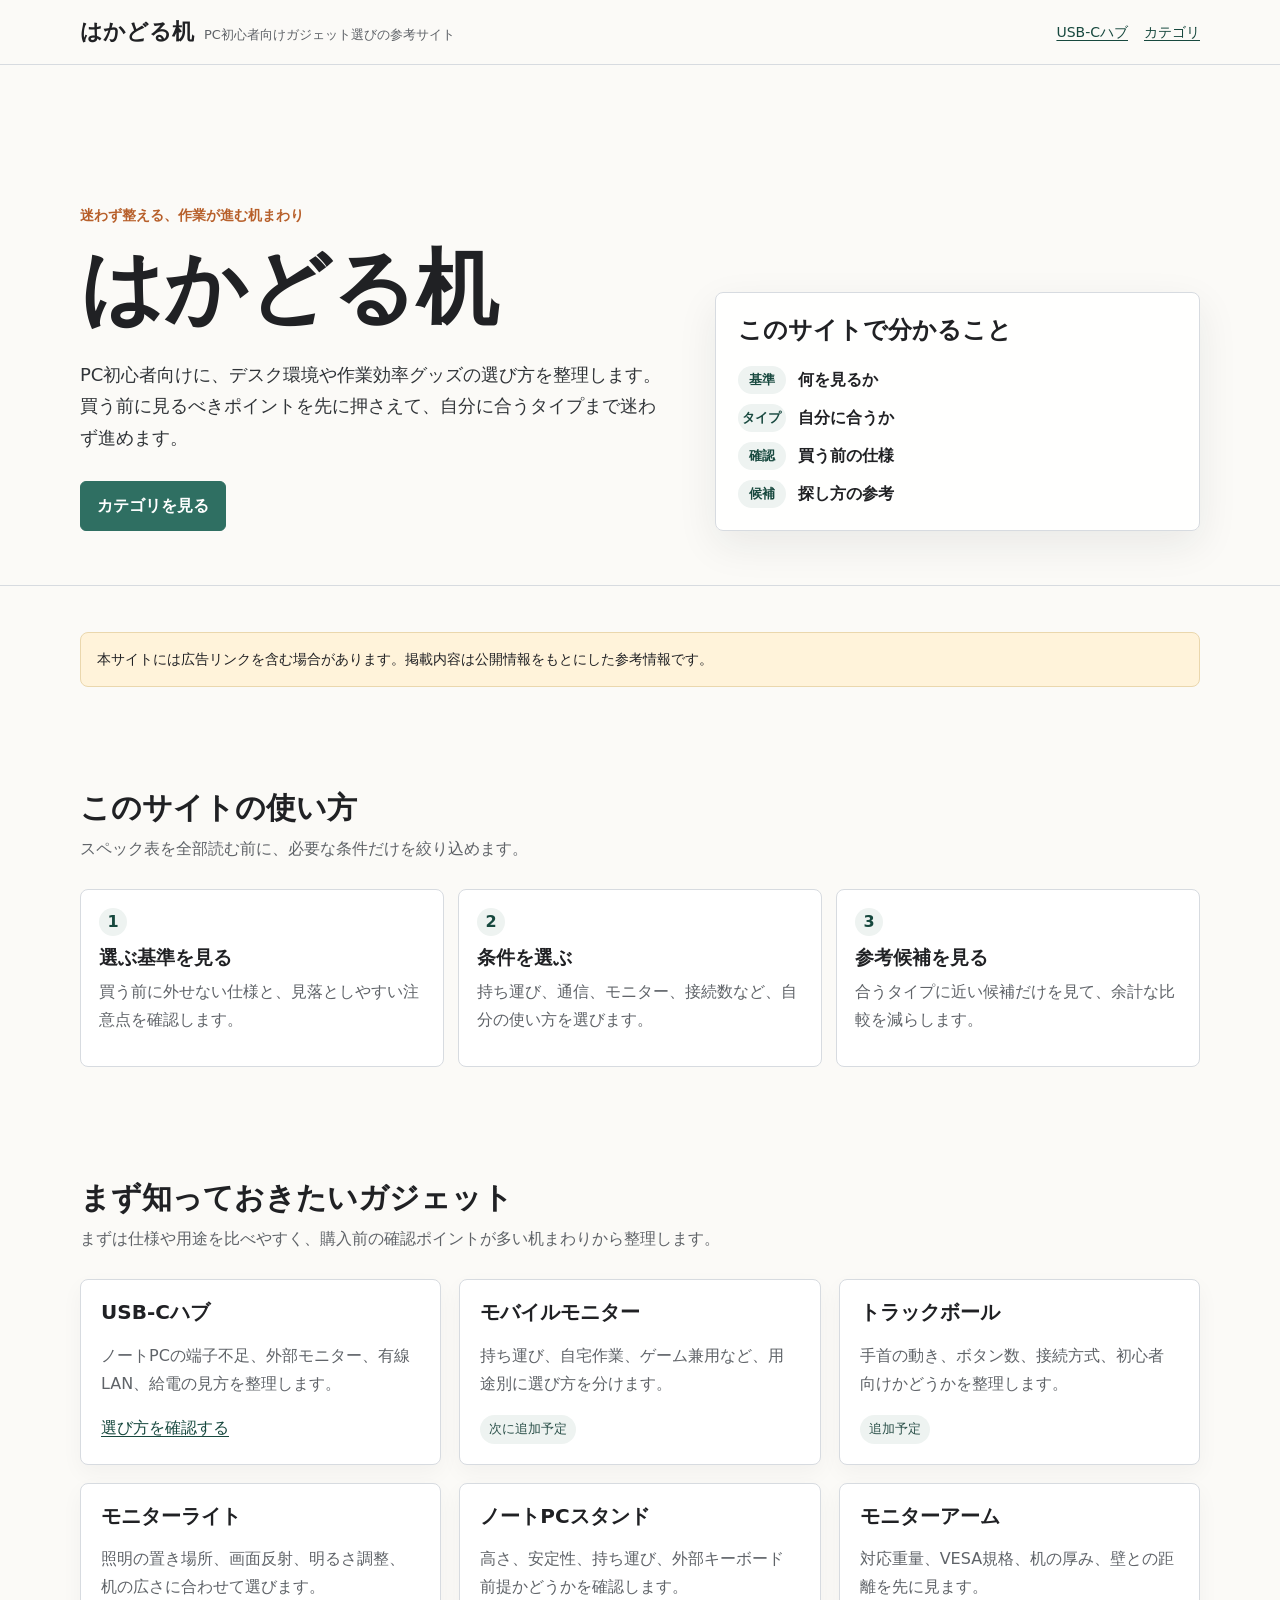
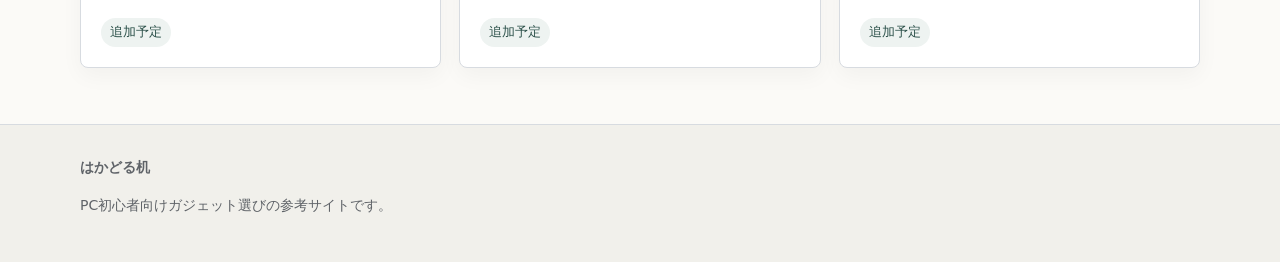
==== index.html @ e2e8d3f5 "Add files via upload" ====
<!doctype html>
<html lang="ja">
<head>
  <meta charset="utf-8">
  <meta name="viewport" content="width=device-width, initial-scale=1">
  <title>はかどる机｜デスク環境・作業効率グッズの比較と選び方</title>
  <meta name="description" content="はかどる机は、PC初心者向けにデスク環境や作業効率グッズの選び方を整理する参考サイトです。">
  <link rel="stylesheet" href="styles.css">
</head>
<body>
  <header class="site-header">
    <div class="header-inner">
      <a class="brand" href="index.html">
        <span class="brand-mark">はかどる机</span>
        <span class="brand-note">PC初心者向けガジェット選びの参考サイト</span>
      </a>
      <nav class="nav" aria-label="主要ナビゲーション">
        <a href="usb-c-hub.html">USB-Cハブ</a>
        <a href="#categories">カテゴリ</a>
      </nav>
    </div>
  </header>

  <main>
    <section class="hero">
      <div class="hero-inner">
        <div>
          <p class="eyebrow">迷わず整える、作業が進む机まわり</p>
          <h1>はかどる机</h1>
          <p class="lead">PC初心者向けに、デスク環境や作業効率グッズの選び方を整理します。買う前に見るべきポイントを先に押さえて、自分に合うタイプまで迷わず進めます。</p>
          <div class="hero-actions">
            <a class="button" href="#categories">カテゴリを見る</a>
          </div>
        </div>
        <aside class="hero-panel">
          <h2>このサイトで分かること</h2>
          <div class="hero-signals">
            <span>基準</span>
            <strong>何を見るか</strong>
            <span>タイプ</span>
            <strong>自分に合うか</strong>
            <span>確認</span>
            <strong>買う前の仕様</strong>
            <span>候補</span>
            <strong>探し方の参考</strong>
          </div>
        </aside>
      </div>
    </section>

    <section class="section compact">
      <p class="notice">本サイトには広告リンクを含む場合があります。掲載内容は公開情報をもとにした参考情報です。</p>
    </section>

    <section class="section compact" id="guide">
      <div class="section-title">
        <h2>このサイトの使い方</h2>
        <p>スペック表を全部読む前に、必要な条件だけを絞り込めます。</p>
      </div>
      <div class="guide-grid">
        <article class="guide-card">
          <span class="label">1</span>
          <h3>選ぶ基準を見る</h3>
          <p>買う前に外せない仕様と、見落としやすい注意点を確認します。</p>
        </article>
        <article class="guide-card">
          <span class="label">2</span>
          <h3>条件を選ぶ</h3>
          <p>持ち運び、通信、モニター、接続数など、自分の使い方を選びます。</p>
        </article>
        <article class="guide-card">
          <span class="label">3</span>
          <h3>参考候補を見る</h3>
          <p>合うタイプに近い候補だけを見て、余計な比較を減らします。</p>
        </article>
      </div>
    </section>

    <section class="section" id="categories">
      <div class="section-title">
        <h2>まず知っておきたいガジェット</h2>
        <p>まずは仕様や用途を比べやすく、購入前の確認ポイントが多い机まわりから整理します。</p>
      </div>
      <div class="grid">
        <article class="card">
          <h3>USB-Cハブ</h3>
          <p>ノートPCの端子不足、外部モニター、有線LAN、給電の見方を整理します。</p>
          <a href="usb-c-hub.html">選び方を確認する</a>
        </article>
        <article class="card">
          <h3>モバイルモニター</h3>
          <p>持ち運び、自宅作業、ゲーム兼用など、用途別に選び方を分けます。</p>
          <span class="tag">次に追加予定</span>
        </article>
        <article class="card">
          <h3>トラックボール</h3>
          <p>手首の動き、ボタン数、接続方式、初心者向けかどうかを整理します。</p>
          <span class="tag">追加予定</span>
        </article>
        <article class="card">
          <h3>モニターライト</h3>
          <p>照明の置き場所、画面反射、明るさ調整、机の広さに合わせて選びます。</p>
          <span class="tag">追加予定</span>
        </article>
        <article class="card">
          <h3>ノートPCスタンド</h3>
          <p>高さ、安定性、持ち運び、外部キーボード前提かどうかを確認します。</p>
          <span class="tag">追加予定</span>
        </article>
        <article class="card">
          <h3>モニターアーム</h3>
          <p>対応重量、VESA規格、机の厚み、壁との距離を先に見ます。</p>
          <span class="tag">追加予定</span>
        </article>
      </div>
    </section>

  </main>

  <footer class="site-footer">
    <div class="footer-inner">
      <strong>はかどる机</strong>
      <p>PC初心者向けガジェット選びの参考サイトです。</p>
    </div>
  </footer>
</body>
</html>
---- styles.css ----
:root {
  color-scheme: light;
  --ink: #202124;
  --muted: #5f6368;
  --line: #d7dbe0;
  --paper: #fbfaf7;
  --surface: #ffffff;
  --soft: #eef3f1;
  --accent: #2f6f62;
  --accent-strong: #17483e;
  --warm: #b75f2a;
  --warn: #fff3da;
  --shadow: 0 14px 40px rgba(26, 32, 36, 0.08);
  font-family: "Yu Gothic", "Hiragino Kaku Gothic ProN", Meiryo, system-ui, sans-serif;
}

* {
  box-sizing: border-box;
}

body {
  margin: 0;
  background: var(--paper);
  color: var(--ink);
  line-height: 1.75;
}

a {
  color: var(--accent-strong);
  text-decoration-thickness: 0.08em;
  text-underline-offset: 0.18em;
}

.site-header {
  border-bottom: 1px solid var(--line);
  background: rgba(251, 250, 247, 0.94);
  position: sticky;
  top: 0;
  z-index: 10;
  backdrop-filter: blur(12px);
}

.header-inner,
.section,
.hero-inner,
.footer-inner {
  width: min(1120px, calc(100% - 32px));
  margin: 0 auto;
}

.header-inner {
  min-height: 64px;
  display: flex;
  align-items: center;
  justify-content: space-between;
  gap: 20px;
}

.brand {
  display: inline-flex;
  align-items: baseline;
  gap: 10px;
  text-decoration: none;
  color: var(--ink);
}

.brand-mark {
  font-weight: 800;
  font-size: 22px;
  letter-spacing: 0;
}

.brand-note {
  color: var(--muted);
  font-size: 13px;
}

.nav {
  display: flex;
  gap: 16px;
  flex-wrap: wrap;
  justify-content: flex-end;
  font-size: 14px;
}

.hero {
  border-bottom: 1px solid var(--line);
  background:
    linear-gradient(90deg, rgba(251,250,247,0.96), rgba(251,250,247,0.72)),
    url("https://images.unsplash.com/photo-1497366754035-f200968a6e72?auto=format&fit=crop&w=1800&q=80") center/cover;
}

.hero-inner {
  min-height: 520px;
  padding: 82px 0 54px;
  display: grid;
  grid-template-columns: minmax(0, 1.1fr) minmax(300px, 0.9fr);
  gap: 42px;
  align-items: end;
}

.eyebrow {
  color: var(--warm);
  font-weight: 700;
  font-size: 14px;
  margin: 0 0 8px;
}

h1,
h2,
h3 {
  line-height: 1.28;
  letter-spacing: 0;
}

h1 {
  margin: 0;
  font-size: clamp(40px, 7vw, 82px);
}

.lead {
  font-size: 18px;
  max-width: 690px;
  color: #303438;
}

.quick-scan {
  display: grid;
  grid-template-columns: repeat(3, minmax(0, 1fr));
  gap: 12px;
  max-width: 860px;
  margin: 28px 0 18px;
}

.scan-item {
  display: grid;
  grid-template-columns: auto 1fr;
  gap: 2px 10px;
  align-items: center;
  min-height: 86px;
  padding: 16px;
  border: 1px solid var(--line);
  border-radius: 8px;
  background: var(--surface);
  box-shadow: 0 8px 22px rgba(26, 32, 36, 0.04);
}

.scan-item span {
  grid-row: span 2;
  display: inline-flex;
  align-items: center;
  justify-content: center;
  width: 42px;
  height: 42px;
  border-radius: 999px;
  background: var(--accent);
  color: #fff;
  font-size: 13px;
  font-weight: 800;
}

.scan-item strong {
  font-size: 22px;
  line-height: 1.2;
}

.scan-item em {
  color: var(--muted);
  font-size: 14px;
  font-style: normal;
}

.hero-actions,
.actions {
  display: flex;
  gap: 12px;
  flex-wrap: wrap;
  align-items: center;
  margin-top: 28px;
}

.button {
  display: inline-flex;
  align-items: center;
  justify-content: center;
  min-height: 44px;
  padding: 10px 16px;
  border-radius: 6px;
  border: 1px solid var(--accent);
  background: var(--accent);
  color: #fff;
  text-decoration: none;
  font-weight: 700;
  text-align: center;
}

.button.secondary {
  background: transparent;
  color: var(--accent-strong);
}

.notice {
  padding: 14px 16px;
  border: 1px solid #ead7ad;
  background: var(--warn);
  border-radius: 8px;
  font-size: 14px;
}

.hero-panel {
  background: rgba(255,255,255,0.92);
  border: 1px solid var(--line);
  border-radius: 8px;
  padding: 22px;
  box-shadow: var(--shadow);
}

.hero-panel h2 {
  margin-top: 0;
}

.hero-signals {
  display: grid;
  grid-template-columns: auto minmax(0, 1fr);
  gap: 10px 12px;
  align-items: center;
}

.hero-signals span {
  display: inline-flex;
  align-items: center;
  justify-content: center;
  min-width: 48px;
  min-height: 28px;
  border-radius: 999px;
  background: var(--soft);
  color: var(--accent-strong);
  font-size: 13px;
  font-weight: 700;
}

.hero-signals strong {
  font-size: 16px;
}

.check-list {
  padding-left: 1.2em;
  margin: 0;
}

.check-list li {
  margin: 8px 0;
}

.section {
  padding: 56px 0;
}

.section.compact {
  padding-top: 32px;
}

.section-title {
  max-width: 760px;
  margin: 0 0 26px;
}

.section-title h2 {
  margin: 0 0 8px;
  font-size: 30px;
}

.section-title p {
  margin: 0;
  color: var(--muted);
}

.grid {
  display: grid;
  grid-template-columns: repeat(3, minmax(0, 1fr));
  gap: 18px;
}

.card {
  background: var(--surface);
  border: 1px solid var(--line);
  border-radius: 8px;
  padding: 20px;
  box-shadow: 0 8px 22px rgba(26, 32, 36, 0.04);
}

.card h3 {
  margin: 0 0 8px;
  font-size: 20px;
}

.card p {
  color: var(--muted);
}

.decision-grid {
  display: grid;
  grid-template-columns: repeat(3, minmax(0, 1fr));
  gap: 14px;
}

.decision-card {
  background: var(--surface);
  border: 1px solid var(--line);
  border-radius: 8px;
  padding: 18px;
}

.decision-card.primary {
  border-color: var(--accent);
  box-shadow: var(--shadow);
}

.decision-card .label {
  display: inline-flex;
  align-items: center;
  min-height: 24px;
  padding: 2px 8px;
  border-radius: 999px;
  background: var(--soft);
  color: var(--accent-strong);
  font-size: 12px;
  font-weight: 700;
}

.decision-card h3 {
  margin: 10px 0 6px;
}

.decision-card p {
  color: var(--muted);
  margin-bottom: 14px;
}

.mini-check {
  display: grid;
  grid-template-columns: repeat(3, minmax(0, 1fr));
  gap: 10px;
  margin: 18px 0 0;
}

.mini-check span {
  background: #f7f8f6;
  border: 1px solid var(--line);
  border-radius: 8px;
  padding: 10px;
  font-size: 14px;
}

.criteria-grid,
.recommendation-grid,
.guide-grid {
  display: grid;
  grid-template-columns: repeat(2, minmax(0, 1fr));
  gap: 14px;
}

.guide-grid {
  grid-template-columns: repeat(3, minmax(0, 1fr));
}

.criteria-card,
.recommendation-card,
.guide-card {
  background: var(--surface);
  border: 1px solid var(--line);
  border-radius: 8px;
  padding: 18px;
}

.criteria-card {
  position: relative;
  padding-top: 46px;
}

.card-number {
  position: absolute;
  top: 16px;
  right: 16px;
  color: var(--accent-strong);
  font-size: 13px;
  font-weight: 800;
}

.criteria-card h3,
.recommendation-card h3,
.guide-card h3 {
  margin: 0 0 8px;
}

.criteria-card p,
.recommendation-card p,
.guide-card p {
  margin: 0 0 14px;
  color: var(--muted);
}

.guide-card .label {
  display: inline-flex;
  align-items: center;
  justify-content: center;
  width: 28px;
  height: 28px;
  border-radius: 999px;
  background: var(--soft);
  color: var(--accent-strong);
  font-weight: 700;
  margin-bottom: 10px;
}

.signal-list {
  display: grid;
  gap: 8px;
  margin: 14px 0 0;
}

.signal-list div {
  display: grid;
  grid-template-columns: 58px minmax(0, 1fr);
  gap: 10px;
  align-items: start;
}

.signal-list dt {
  display: inline-flex;
  align-items: center;
  justify-content: center;
  min-height: 26px;
  border-radius: 999px;
  background: var(--soft);
  color: var(--accent-strong);
  font-size: 12px;
  font-weight: 700;
}

.signal-list dd {
  margin: 0;
  color: var(--muted);
}

.beginner-note,
.common-mistakes,
.purchase-check {
  background: #f7f8f6;
  border: 1px solid var(--line);
  border-radius: 8px;
  margin: 0 0 16px;
  padding: 16px;
}

.beginner-note strong,
.common-mistakes h3,
.purchase-check h3 {
  display: block;
  margin: 0 0 8px;
}

.beginner-note p {
  color: var(--muted);
  margin: 0;
}

.common-mistakes {
  margin-top: 16px;
}

.purchase-check {
  background: #fffaf0;
  border-color: #ead7ad;
  margin-top: 16px;
}

.check-grid {
  display: grid;
  grid-template-columns: repeat(2, minmax(0, 1fr));
  gap: 12px;
}

.check-grid div {
  background: rgba(255, 255, 255, 0.72);
  border: 1px solid #ead7ad;
  border-radius: 8px;
  padding: 12px;
}

.check-grid strong {
  display: block;
  margin-bottom: 4px;
}

.check-grid p {
  color: var(--muted);
  margin: 0;
}

.recommendation-card {
  transition: border-color 0.18s ease, box-shadow 0.18s ease, transform 0.18s ease;
}

.recommendation-card.recommended {
  border-color: var(--accent);
  box-shadow: var(--shadow);
  transform: translateY(-2px);
}

.recommendation-card .label {
  display: inline-flex;
  align-items: center;
  min-height: 24px;
  padding: 2px 8px;
  border-radius: 999px;
  background: var(--soft);
  color: var(--accent-strong);
  font-size: 12px;
  font-weight: 700;
  margin-bottom: 10px;
}

.point-list {
  margin: 0 0 16px;
  padding-left: 1.2em;
  color: var(--muted);
  font-size: 14px;
}

.card-summary {
  color: var(--ink);
  font-size: 16px;
  font-weight: 700;
}

.point-list li {
  margin: 4px 0;
}

.tag-row {
  display: flex;
  flex-wrap: wrap;
  gap: 8px;
  margin-top: 14px;
}

.tag {
  display: inline-flex;
  align-items: center;
  min-height: 28px;
  padding: 3px 9px;
  border-radius: 999px;
  background: var(--soft);
  color: #2c514a;
  font-size: 13px;
}

.article-layout {
  display: grid;
  grid-template-columns: minmax(0, 1fr) 280px;
  gap: 34px;
  align-items: start;
}

.toc {
  position: sticky;
  top: 86px;
  background: var(--surface);
  border: 1px solid var(--line);
  border-radius: 8px;
  padding: 16px;
}

.toc h2 {
  font-size: 16px;
  margin: 0 0 8px;
}

.toc a {
  display: block;
  margin: 8px 0;
  font-size: 14px;
}

.comparison {
  width: 100%;
  border-collapse: collapse;
  background: var(--surface);
  border: 1px solid var(--line);
  border-radius: 8px;
  overflow: hidden;
}

.comparison th,
.comparison td {
  text-align: left;
  vertical-align: top;
  padding: 13px;
  border-bottom: 1px solid var(--line);
}

.comparison th {
  background: #f1f4f3;
  font-size: 14px;
}

.comparison tr:last-child td {
  border-bottom: 0;
}

.diagnosis {
  background: var(--surface);
  border: 1px solid var(--line);
  border-radius: 8px;
  padding: 20px;
}

.choice-note {
  display: flex;
  flex-wrap: wrap;
  gap: 10px;
  align-items: center;
  margin: -8px 0 14px;
}

.choice-note span {
  display: inline-flex;
  align-items: center;
  min-height: 28px;
  padding: 3px 10px;
  border-radius: 999px;
  background: var(--accent);
  color: #fff;
  font-size: 13px;
  font-weight: 700;
}

.choice-note strong {
  font-size: 16px;
}

.diagnosis fieldset {
  border: 0;
  padding: 0;
  margin: 0 0 18px;
}

.diagnosis legend {
  font-weight: 700;
  margin-bottom: 10px;
}

.option-grid {
  display: grid;
  grid-template-columns: repeat(2, minmax(0, 1fr));
  gap: 10px;
}

.option {
  display: flex;
  gap: 8px;
  align-items: flex-start;
  border: 1px solid var(--line);
  border-radius: 8px;
  padding: 10px;
  background: #fff;
  min-height: 48px;
}

.option:has(input:checked) {
  border-color: var(--accent);
  background: var(--soft);
  font-weight: 700;
}

.result-box {
  margin-top: 18px;
  padding: 16px;
  border-radius: 8px;
  background: #eef3f1;
  border: 1px solid #cadbd6;
}

.product-type {
  border-left: 4px solid var(--accent);
}

.site-footer {
  border-top: 1px solid var(--line);
  background: #f1f0eb;
  padding: 30px 0;
  color: var(--muted);
  font-size: 14px;
}

@media (max-width: 860px) {
  .header-inner {
    align-items: flex-start;
    flex-direction: column;
    padding: 12px 0;
  }

  .nav {
    justify-content: flex-start;
    width: 100%;
  }

  .hero-inner,
  .article-layout {
    grid-template-columns: 1fr;
  }

  .hero-inner {
    min-height: auto;
    padding-top: 56px;
  }

  .grid,
  .option-grid,
  .decision-grid,
  .mini-check,
  .quick-scan,
  .criteria-grid,
  .recommendation-grid,
  .guide-grid,
  .check-grid {
    grid-template-columns: 1fr;
  }

  .toc {
    position: static;
  }

  .button {
    width: 100%;
  }

  .brand-note {
    display: none;
  }

  .comparison {
    display: block;
    overflow-x: auto;
  }
}
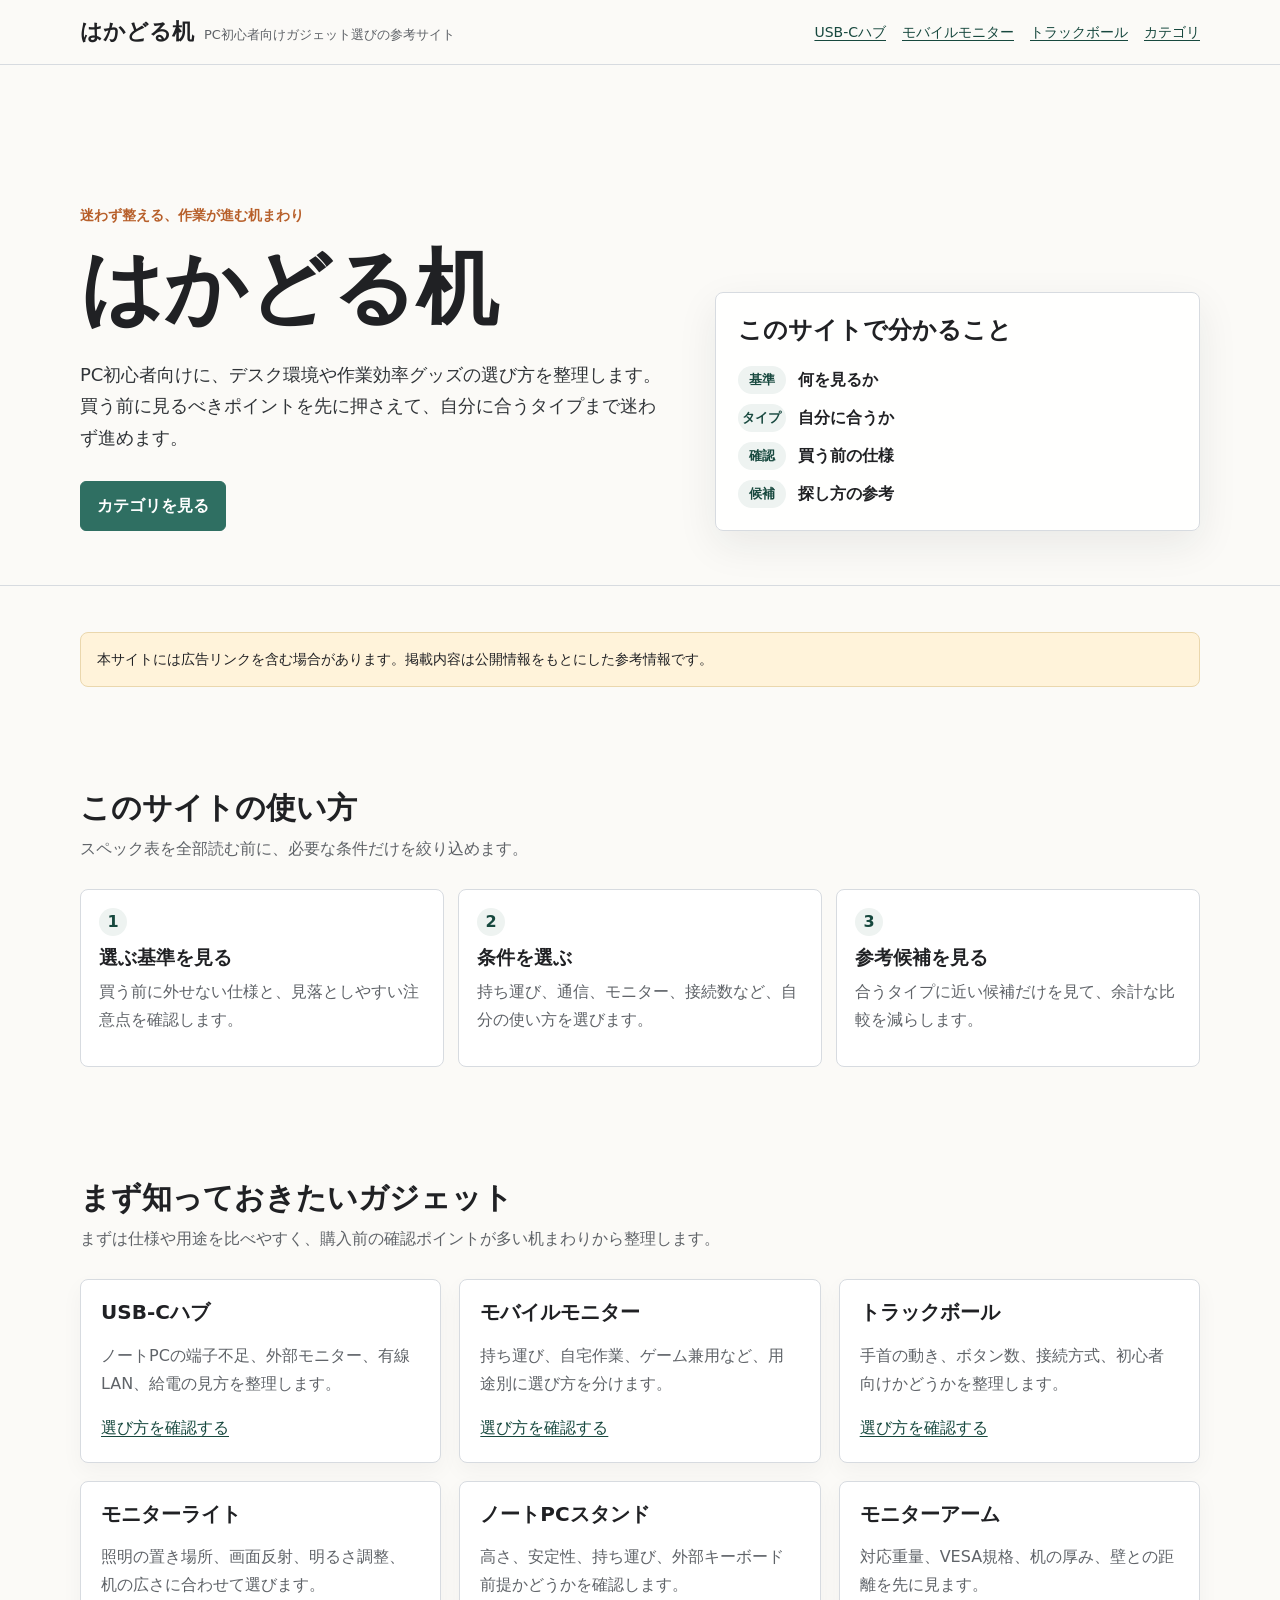
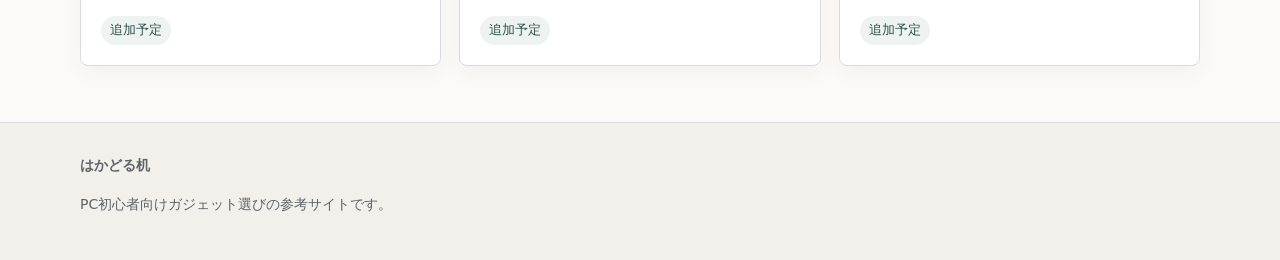
==== commit b3ccae76: "Add files via upload" ====
--- a/index.html
+++ b/index.html
@@ -16,6 +16,8 @@
       </a>
       <nav class="nav" aria-label="主要ナビゲーション">
         <a href="usb-c-hub.html">USB-Cハブ</a>
+        <a href="mobile-monitor.html">モバイルモニター</a>
+        <a href="trackball.html">トラックボール</a>
         <a href="#categories">カテゴリ</a>
       </nav>
     </div>
@@ -90,12 +92,12 @@
         <article class="card">
           <h3>モバイルモニター</h3>
           <p>持ち運び、自宅作業、ゲーム兼用など、用途別に選び方を分けます。</p>
-          <span class="tag">次に追加予定</span>
+          <a href="mobile-monitor.html">選び方を確認する</a>
         </article>
         <article class="card">
           <h3>トラックボール</h3>
           <p>手首の動き、ボタン数、接続方式、初心者向けかどうかを整理します。</p>
-          <span class="tag">追加予定</span>
+          <a href="trackball.html">選び方を確認する</a>
         </article>
         <article class="card">
           <h3>モニターライト</h3>
--- a/styles.css
+++ b/styles.css
@@ -373,20 +373,6 @@
   padding: 18px;
 }
 
-.criteria-card {
-  position: relative;
-  padding-top: 46px;
-}
-
-.card-number {
-  position: absolute;
-  top: 16px;
-  right: 16px;
-  color: var(--accent-strong);
-  font-size: 13px;
-  font-weight: 800;
-}
-
 .criteria-card h3,
 .recommendation-card h3,
 .guide-card h3 {
@@ -532,6 +518,79 @@
   color: var(--ink);
   font-size: 16px;
   font-weight: 700;
+}
+
+.affiliate-creative {
+  margin-top: 16px;
+  overflow: hidden;
+  border: 1px solid var(--line);
+  border-radius: 8px;
+  background: var(--surface);
+  font-size: 14px;
+}
+
+.affiliate-product {
+  display: grid;
+  grid-template-columns: 112px minmax(0, 1fr);
+  gap: 12px;
+  align-items: center;
+  padding: 12px;
+  color: var(--ink);
+  text-decoration: none;
+}
+
+.affiliate-image {
+  display: flex;
+  align-items: center;
+  justify-content: center;
+  width: 112px;
+  aspect-ratio: 1;
+  border: 1px solid var(--line);
+  border-radius: 8px;
+  background: #fff;
+  overflow: hidden;
+}
+
+.affiliate-image img {
+  display: block;
+  width: 100%;
+  height: 100%;
+  object-fit: contain;
+}
+
+.affiliate-copy {
+  display: grid;
+  gap: 7px;
+  min-width: 0;
+}
+
+.affiliate-copy strong {
+  display: -webkit-box;
+  overflow: hidden;
+  color: var(--accent-strong);
+  font-size: 14px;
+  line-height: 1.5;
+  -webkit-line-clamp: 3;
+  -webkit-box-orient: vertical;
+}
+
+.affiliate-price {
+  color: var(--muted);
+  font-size: 13px;
+}
+
+.affiliate-cta {
+  display: inline-flex;
+  align-items: center;
+  justify-content: center;
+  width: fit-content;
+  min-height: 34px;
+  padding: 6px 14px;
+  border-radius: 999px;
+  background: var(--accent);
+  color: #fff;
+  font-weight: 700;
+  line-height: 1;
 }
 
 .point-list li {
@@ -736,6 +795,14 @@
     width: 100%;
   }
 
+  .affiliate-product {
+    grid-template-columns: 92px minmax(0, 1fr);
+  }
+
+  .affiliate-image {
+    width: 92px;
+  }
+
   .brand-note {
     display: none;
   }
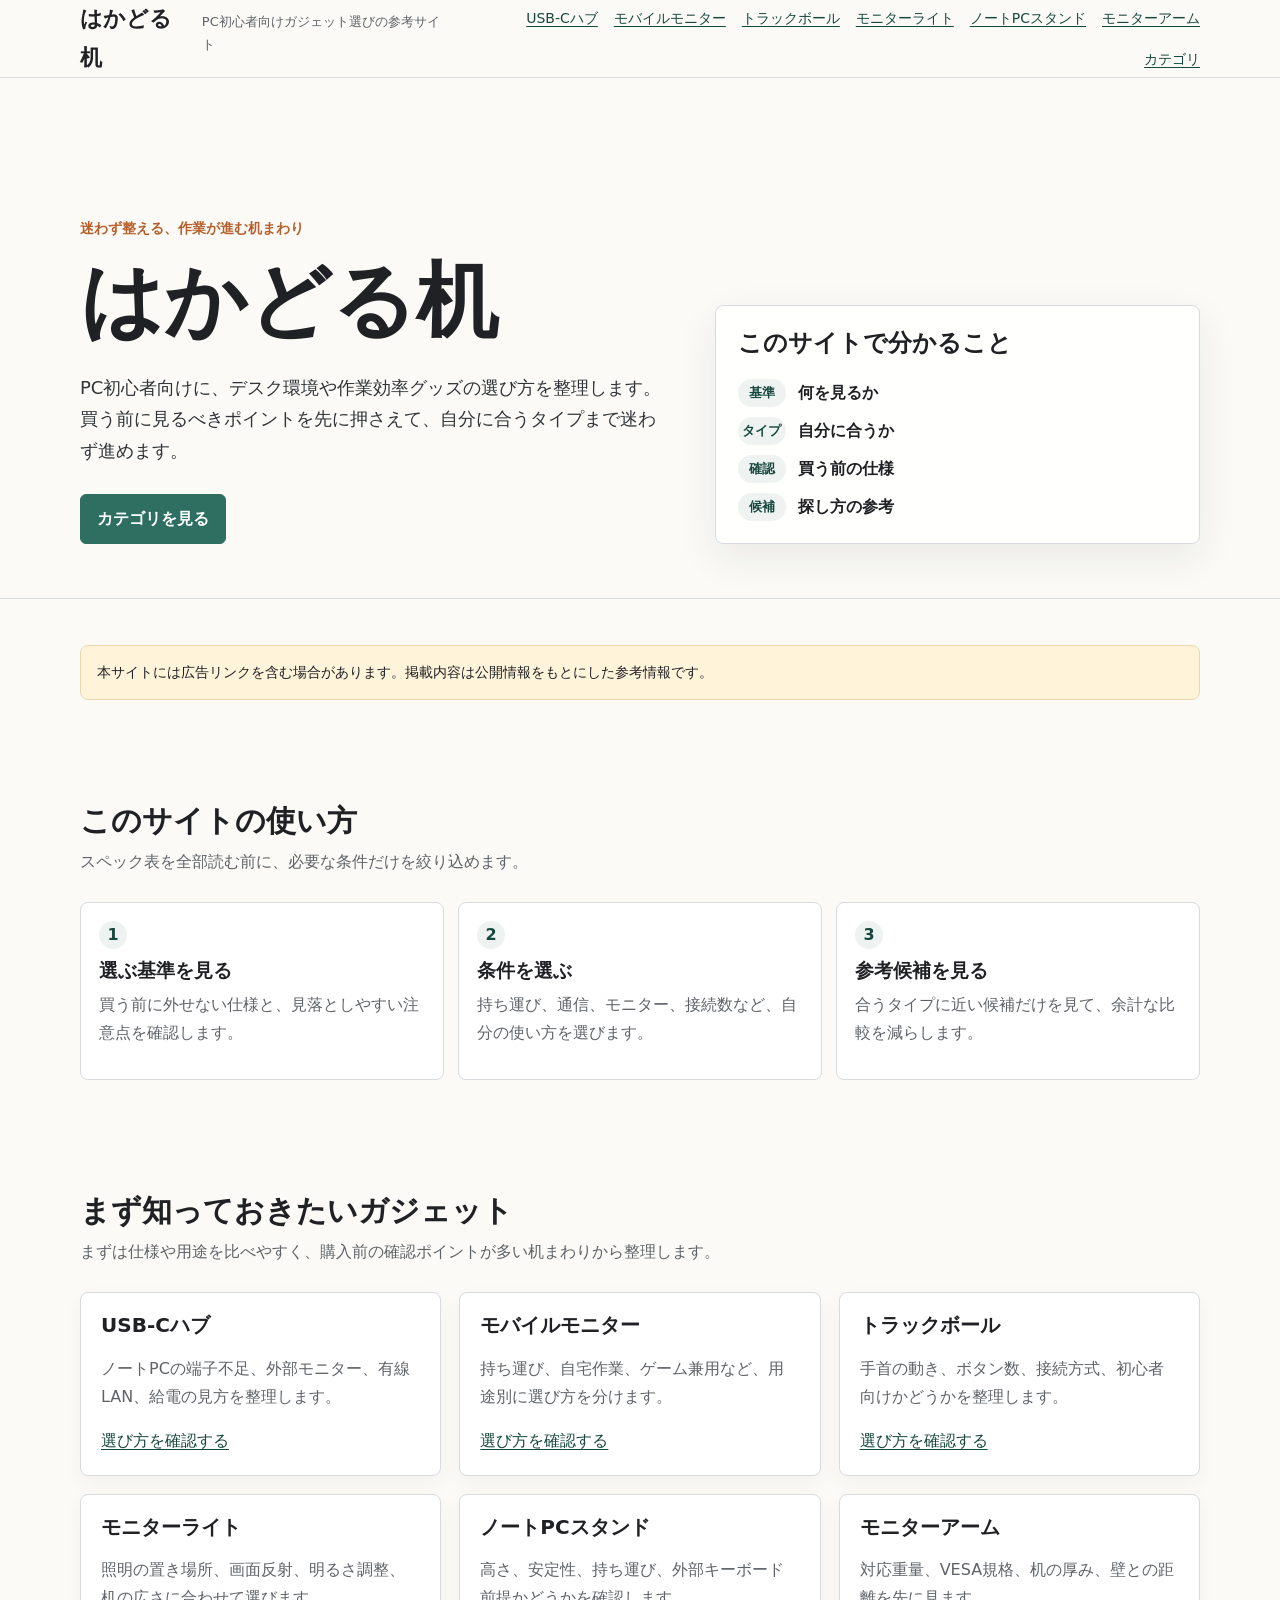
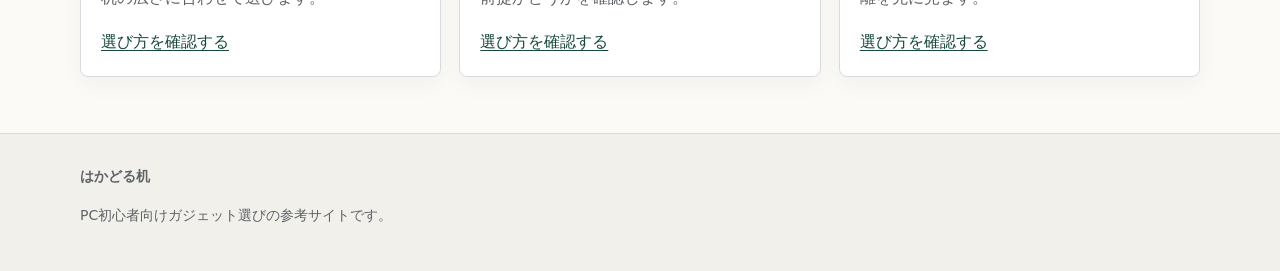
==== commit 491089bd: "Add files via upload" ====
--- a/index.html
+++ b/index.html
@@ -18,6 +18,9 @@
         <a href="usb-c-hub.html">USB-Cハブ</a>
         <a href="mobile-monitor.html">モバイルモニター</a>
         <a href="trackball.html">トラックボール</a>
+        <a href="monitor-light.html">モニターライト</a>
+        <a href="laptop-stand.html">ノートPCスタンド</a>
+        <a href="monitor-arm.html">モニターアーム</a>
         <a href="#categories">カテゴリ</a>
       </nav>
     </div>
@@ -102,17 +105,17 @@
         <article class="card">
           <h3>モニターライト</h3>
           <p>照明の置き場所、画面反射、明るさ調整、机の広さに合わせて選びます。</p>
-          <span class="tag">追加予定</span>
+          <a href="monitor-light.html">選び方を確認する</a>
         </article>
         <article class="card">
           <h3>ノートPCスタンド</h3>
           <p>高さ、安定性、持ち運び、外部キーボード前提かどうかを確認します。</p>
-          <span class="tag">追加予定</span>
+          <a href="laptop-stand.html">選び方を確認する</a>
         </article>
         <article class="card">
           <h3>モニターアーム</h3>
           <p>対応重量、VESA規格、机の厚み、壁との距離を先に見ます。</p>
-          <span class="tag">追加予定</span>
+          <a href="monitor-arm.html">選び方を確認する</a>
         </article>
       </div>
     </section>
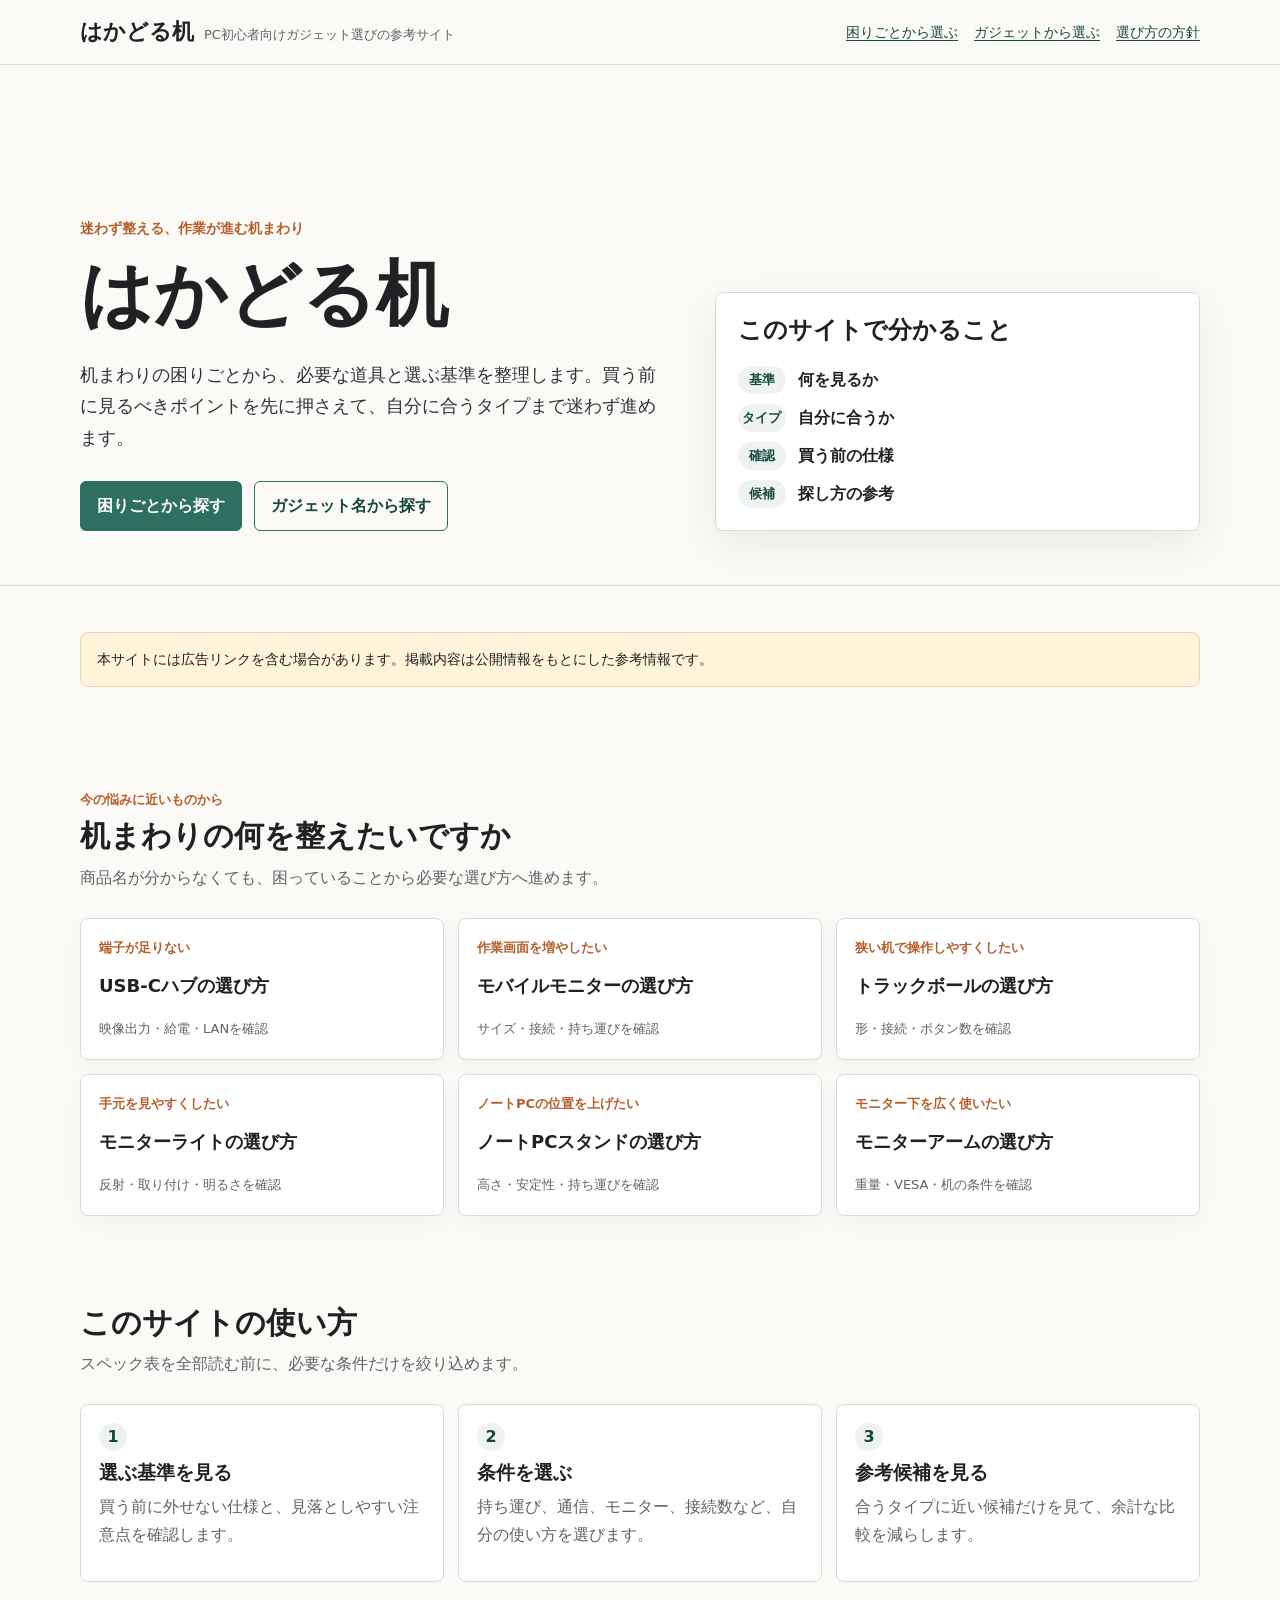
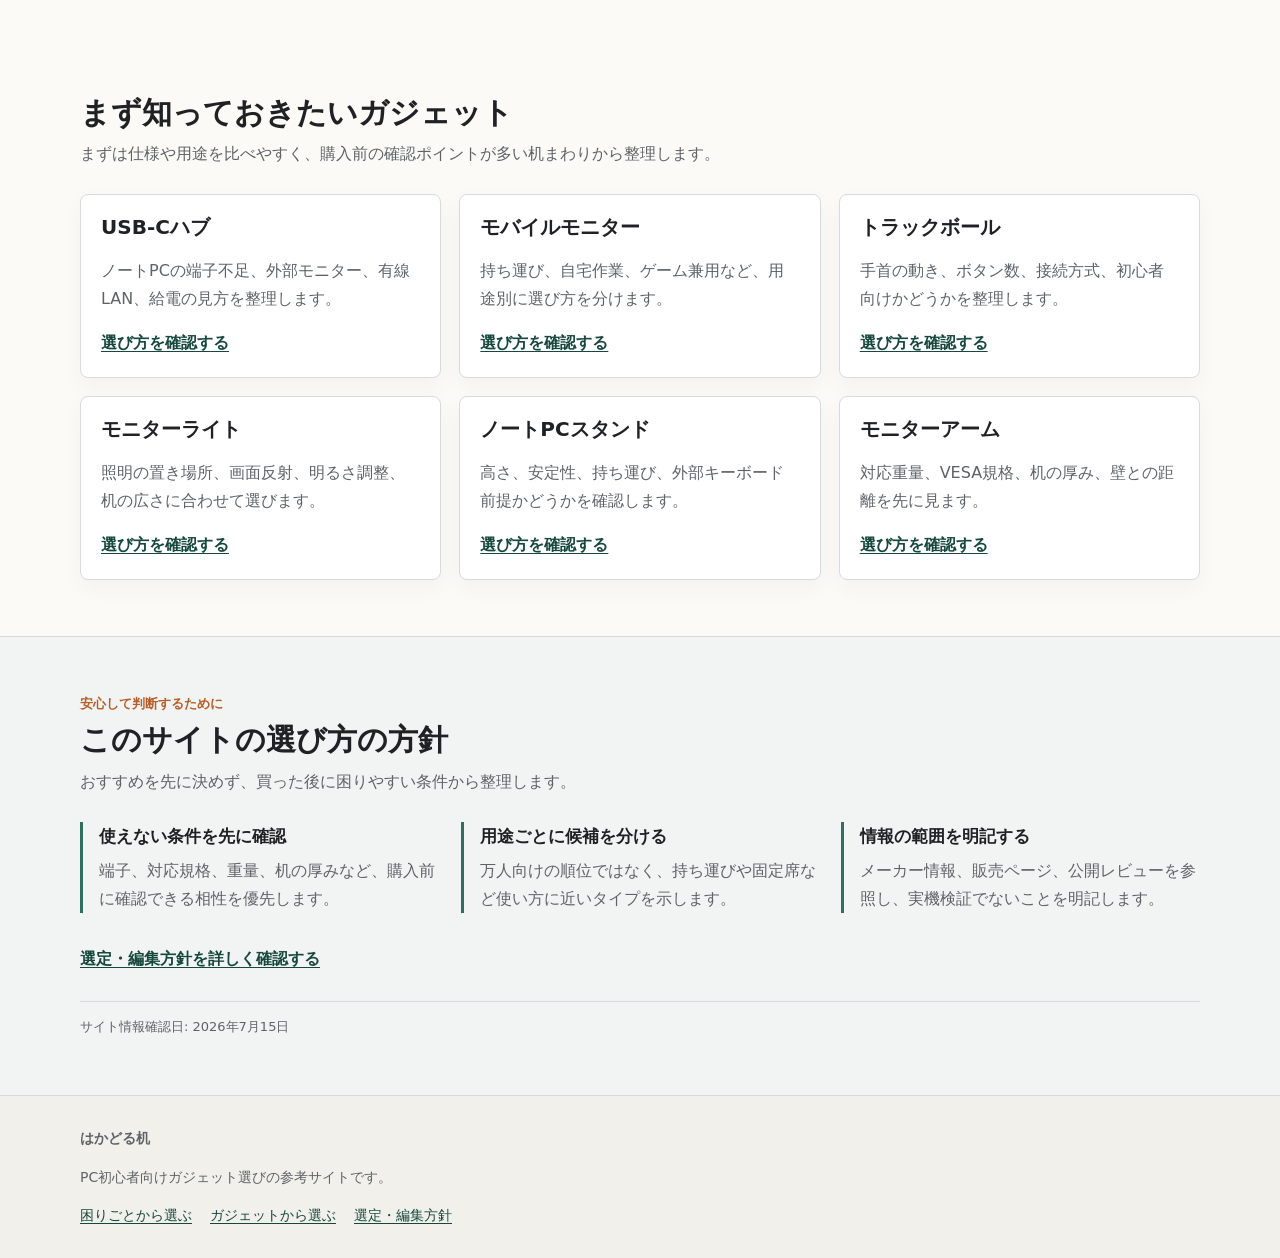
==== commit 39899f72: "Add files via upload" ====
--- a/index.html
+++ b/index.html
@@ -4,7 +4,25 @@
   <meta charset="utf-8">
   <meta name="viewport" content="width=device-width, initial-scale=1">
   <title>はかどる机｜デスク環境・作業効率グッズの比較と選び方</title>
-  <meta name="description" content="はかどる机は、PC初心者向けにデスク環境や作業効率グッズの選び方を整理する参考サイトです。">
+  <meta name="description" content="PC初心者向けに、机まわりの困りごとからUSB-Cハブ、モニター、スタンドなどの選び方を整理。購入前の注意点と自分に合うタイプを確認できます。">
+  <link rel="canonical" href="https://0128kad-commits.github.io/PC-Support/">
+  <meta property="og:locale" content="ja_JP">
+  <meta property="og:type" content="website">
+  <meta property="og:site_name" content="はかどる机">
+  <meta property="og:title" content="はかどる机｜デスク環境・作業効率グッズの比較と選び方">
+  <meta property="og:description" content="PC初心者向けに、机まわりの困りごとから選ぶ基準と購入前の注意点を整理します。">
+  <meta property="og:url" content="https://0128kad-commits.github.io/PC-Support/">
+  <meta name="twitter:card" content="summary">
+  <script type="application/ld+json">
+  {
+    "@context": "https://schema.org",
+    "@type": "WebSite",
+    "name": "はかどる机",
+    "url": "https://0128kad-commits.github.io/PC-Support/",
+    "description": "PC初心者向けにデスク環境・作業効率グッズの選び方を整理する参考サイトです。",
+    "inLanguage": "ja"
+  }
+  </script>
   <link rel="stylesheet" href="styles.css">
 </head>
 <body>
@@ -15,13 +33,9 @@
         <span class="brand-note">PC初心者向けガジェット選びの参考サイト</span>
       </a>
       <nav class="nav" aria-label="主要ナビゲーション">
-        <a href="usb-c-hub.html">USB-Cハブ</a>
-        <a href="mobile-monitor.html">モバイルモニター</a>
-        <a href="trackball.html">トラックボール</a>
-        <a href="monitor-light.html">モニターライト</a>
-        <a href="laptop-stand.html">ノートPCスタンド</a>
-        <a href="monitor-arm.html">モニターアーム</a>
-        <a href="#categories">カテゴリ</a>
+        <a href="#needs">困りごとから選ぶ</a>
+        <a href="#categories">ガジェットから選ぶ</a>
+        <a href="#policy">選び方の方針</a>
       </nav>
     </div>
   </header>
@@ -32,9 +46,10 @@
         <div>
           <p class="eyebrow">迷わず整える、作業が進む机まわり</p>
           <h1>はかどる机</h1>
-          <p class="lead">PC初心者向けに、デスク環境や作業効率グッズの選び方を整理します。買う前に見るべきポイントを先に押さえて、自分に合うタイプまで迷わず進めます。</p>
+          <p class="lead">机まわりの困りごとから、必要な道具と選ぶ基準を整理します。買う前に見るべきポイントを先に押さえて、自分に合うタイプまで迷わず進めます。</p>
           <div class="hero-actions">
-            <a class="button" href="#categories">カテゴリを見る</a>
+            <a class="button" href="#needs">困りごとから探す</a>
+            <a class="button secondary" href="#categories">ガジェット名から探す</a>
           </div>
         </div>
         <aside class="hero-panel">
@@ -57,6 +72,46 @@
       <p class="notice">本サイトには広告リンクを含む場合があります。掲載内容は公開情報をもとにした参考情報です。</p>
     </section>
 
+    <section class="section compact" id="needs">
+      <div class="section-title">
+        <p class="section-kicker">今の悩みに近いものから</p>
+        <h2>机まわりの何を整えたいですか</h2>
+        <p>商品名が分からなくても、困っていることから必要な選び方へ進めます。</p>
+      </div>
+      <div class="needs-grid">
+        <a class="need-link" href="usb-c-hub.html">
+          <span>端子が足りない</span>
+          <strong>USB-Cハブの選び方</strong>
+          <small>映像出力・給電・LANを確認</small>
+        </a>
+        <a class="need-link" href="mobile-monitor.html">
+          <span>作業画面を増やしたい</span>
+          <strong>モバイルモニターの選び方</strong>
+          <small>サイズ・接続・持ち運びを確認</small>
+        </a>
+        <a class="need-link" href="trackball.html">
+          <span>狭い机で操作しやすくしたい</span>
+          <strong>トラックボールの選び方</strong>
+          <small>形・接続・ボタン数を確認</small>
+        </a>
+        <a class="need-link" href="monitor-light.html">
+          <span>手元を見やすくしたい</span>
+          <strong>モニターライトの選び方</strong>
+          <small>反射・取り付け・明るさを確認</small>
+        </a>
+        <a class="need-link" href="laptop-stand.html">
+          <span>ノートPCの位置を上げたい</span>
+          <strong>ノートPCスタンドの選び方</strong>
+          <small>高さ・安定性・持ち運びを確認</small>
+        </a>
+        <a class="need-link" href="monitor-arm.html">
+          <span>モニター下を広く使いたい</span>
+          <strong>モニターアームの選び方</strong>
+          <small>重量・VESA・机の条件を確認</small>
+        </a>
+      </div>
+    </section>
+
     <section class="section compact" id="guide">
       <div class="section-title">
         <h2>このサイトの使い方</h2>
@@ -120,12 +175,43 @@
       </div>
     </section>
 
+    <section class="policy-band" id="policy">
+      <div class="section policy-inner">
+        <div class="section-title">
+          <p class="section-kicker">安心して判断するために</p>
+          <h2>このサイトの選び方の方針</h2>
+          <p>おすすめを先に決めず、買った後に困りやすい条件から整理します。</p>
+        </div>
+        <div class="policy-grid">
+          <article>
+            <strong>使えない条件を先に確認</strong>
+            <p>端子、対応規格、重量、机の厚みなど、購入前に確認できる相性を優先します。</p>
+          </article>
+          <article>
+            <strong>用途ごとに候補を分ける</strong>
+            <p>万人向けの順位ではなく、持ち運びや固定席など使い方に近いタイプを示します。</p>
+          </article>
+          <article>
+            <strong>情報の範囲を明記する</strong>
+            <p>メーカー情報、販売ページ、公開レビューを参照し、実機検証でないことを明記します。</p>
+          </article>
+        </div>
+        <p><a class="policy-detail-link" href="editorial-policy.html">選定・編集方針を詳しく確認する</a></p>
+        <p class="policy-date">サイト情報確認日: 2026年7月15日</p>
+      </div>
+    </section>
+
   </main>
 
   <footer class="site-footer">
     <div class="footer-inner">
       <strong>はかどる机</strong>
       <p>PC初心者向けガジェット選びの参考サイトです。</p>
+      <div class="footer-links">
+        <a href="#needs">困りごとから選ぶ</a>
+        <a href="#categories">ガジェットから選ぶ</a>
+        <a href="editorial-policy.html">選定・編集方針</a>
+      </div>
     </div>
   </footer>
 </body>
--- a/styles.css
+++ b/styles.css
@@ -31,6 +31,13 @@
   text-underline-offset: 0.18em;
 }
 
+a:focus-visible,
+button:focus-visible,
+input:focus-visible {
+  outline: 3px solid rgba(183, 95, 42, 0.42);
+  outline-offset: 3px;
+}
+
 .site-header {
   border-bottom: 1px solid var(--line);
   background: rgba(251, 250, 247, 0.94);
@@ -83,6 +90,10 @@
   font-size: 14px;
 }
 
+.nav a {
+  white-space: nowrap;
+}
+
 .hero {
   border-bottom: 1px solid var(--line);
   background:
@@ -115,7 +126,11 @@
 
 h1 {
   margin: 0;
-  font-size: clamp(40px, 7vw, 82px);
+  font-size: 48px;
+}
+
+.hero h1 {
+  font-size: 72px;
 }
 
 .lead {
@@ -275,10 +290,59 @@
   color: var(--muted);
 }
 
+.section-kicker {
+  color: var(--warm) !important;
+  font-size: 13px;
+  font-weight: 800;
+  margin-bottom: 6px !important;
+}
+
 .grid {
   display: grid;
   grid-template-columns: repeat(3, minmax(0, 1fr));
   gap: 18px;
+}
+
+.needs-grid {
+  display: grid;
+  grid-template-columns: repeat(3, minmax(0, 1fr));
+  gap: 14px;
+}
+
+.need-link {
+  display: grid;
+  gap: 5px;
+  min-height: 142px;
+  padding: 18px;
+  border: 1px solid var(--line);
+  border-radius: 8px;
+  background: var(--surface);
+  color: var(--ink);
+  text-decoration: none;
+  box-shadow: 0 8px 22px rgba(26, 32, 36, 0.04);
+  transition: border-color 0.18s ease, transform 0.18s ease, box-shadow 0.18s ease;
+}
+
+.need-link:hover {
+  border-color: var(--accent);
+  transform: translateY(-2px);
+  box-shadow: var(--shadow);
+}
+
+.need-link span {
+  color: var(--warm);
+  font-size: 13px;
+  font-weight: 800;
+}
+
+.need-link strong {
+  font-size: 18px;
+}
+
+.need-link small {
+  align-self: end;
+  color: var(--muted);
+  font-size: 13px;
 }
 
 .card {
@@ -296,6 +360,107 @@
 
 .card p {
   color: var(--muted);
+}
+
+.card a {
+  font-weight: 700;
+}
+
+.policy-band {
+  border-top: 1px solid var(--line);
+  background: #f1f4f3;
+}
+
+.policy-grid {
+  display: grid;
+  grid-template-columns: repeat(3, minmax(0, 1fr));
+  gap: 22px;
+}
+
+.policy-grid article {
+  border-left: 3px solid var(--accent);
+  padding-left: 16px;
+}
+
+.policy-grid strong {
+  font-size: 17px;
+}
+
+.policy-grid p,
+.policy-date {
+  color: var(--muted);
+  margin: 6px 0 0;
+}
+
+.policy-detail-link {
+  display: inline-flex;
+  margin-top: 16px;
+  font-weight: 700;
+}
+
+.policy-hero {
+  padding-bottom: 40px;
+}
+
+.policy-document {
+  max-width: 820px;
+}
+
+.policy-document > section {
+  border-bottom: 1px solid var(--line);
+  padding: 0 0 34px;
+  margin: 0 0 34px;
+}
+
+.policy-document h2 {
+  margin: 0 0 12px;
+  font-size: 28px;
+}
+
+.policy-document p {
+  color: var(--muted);
+}
+
+.policy-facts {
+  display: grid;
+  gap: 10px;
+  margin: 18px 0;
+}
+
+.policy-facts div {
+  display: grid;
+  grid-template-columns: 150px minmax(0, 1fr);
+  gap: 16px;
+  border: 1px solid var(--line);
+  border-radius: 8px;
+  background: var(--surface);
+  padding: 14px;
+}
+
+.policy-facts dt {
+  font-weight: 700;
+}
+
+.policy-facts dd {
+  margin: 0;
+  color: var(--muted);
+}
+
+.policy-updated {
+  color: var(--ink) !important;
+}
+
+.not-found {
+  min-height: calc(100vh - 150px);
+  display: grid;
+  align-items: center;
+}
+
+.policy-date {
+  border-top: 1px solid var(--line);
+  margin-top: 28px;
+  padding-top: 14px;
+  font-size: 13px;
 }
 
 .decision-grid {
@@ -459,6 +624,103 @@
   background: #fffaf0;
   border-color: #ead7ad;
   margin-top: 16px;
+}
+
+.content-block {
+  padding-top: 48px;
+}
+
+.verification-steps {
+  display: grid;
+  grid-template-columns: repeat(3, minmax(0, 1fr));
+  gap: 12px;
+  margin: 0;
+  padding: 0;
+  list-style: none;
+}
+
+.verification-steps li {
+  display: grid;
+  grid-template-columns: 34px minmax(0, 1fr);
+  gap: 10px;
+  align-items: start;
+  border: 1px solid var(--line);
+  border-radius: 8px;
+  background: var(--surface);
+  padding: 16px;
+}
+
+.verification-steps li > span {
+  display: inline-flex;
+  align-items: center;
+  justify-content: center;
+  width: 34px;
+  height: 34px;
+  border-radius: 999px;
+  background: var(--accent);
+  color: #fff;
+  font-size: 13px;
+  font-weight: 800;
+}
+
+.verification-steps strong {
+  display: block;
+  margin-bottom: 5px;
+}
+
+.verification-steps p {
+  margin: 0;
+  color: var(--muted);
+  font-size: 14px;
+}
+
+.faq-list {
+  border-top: 1px solid var(--line);
+}
+
+.faq-list details {
+  border-bottom: 1px solid var(--line);
+  background: transparent;
+}
+
+.faq-list summary {
+  display: grid;
+  grid-template-columns: minmax(0, 1fr) 28px;
+  gap: 14px;
+  align-items: center;
+  min-height: 58px;
+  padding: 12px 0;
+  cursor: pointer;
+  font-weight: 700;
+  list-style: none;
+}
+
+.faq-list summary::-webkit-details-marker {
+  display: none;
+}
+
+.faq-list summary::after {
+  content: "+";
+  display: inline-flex;
+  align-items: center;
+  justify-content: center;
+  width: 28px;
+  height: 28px;
+  border-radius: 999px;
+  background: var(--soft);
+  color: var(--accent-strong);
+  font-size: 18px;
+  line-height: 1;
+}
+
+.faq-list details[open] summary::after {
+  content: "−";
+}
+
+.faq-list details p {
+  max-width: 720px;
+  margin: -2px 42px 16px 0;
+  color: var(--muted);
 }
 
 .check-grid {
@@ -741,6 +1003,21 @@
   border: 1px solid #cadbd6;
 }
 
+.result-box p:last-child {
+  margin-bottom: 0;
+}
+
+.result-progress {
+  color: var(--muted);
+  font-size: 14px;
+}
+
+.result-link {
+  display: inline-flex;
+  margin-top: 8px;
+  font-weight: 700;
+}
+
 .product-type {
   border-left: 4px solid var(--accent);
 }
@@ -753,7 +1030,70 @@
   font-size: 14px;
 }
 
+.footer-links {
+  display: flex;
+  flex-wrap: wrap;
+  gap: 8px 18px;
+  margin-top: 12px;
+}
+
+.breadcrumbs {
+  display: flex;
+  flex-wrap: wrap;
+  gap: 6px;
+  align-items: center;
+  margin-bottom: 22px;
+  color: var(--muted);
+  font-size: 13px;
+}
+
+.breadcrumbs a {
+  color: var(--muted);
+}
+
+.related-section {
+  border-top: 1px solid var(--line);
+}
+
+.related-grid {
+  display: grid;
+  grid-template-columns: repeat(2, minmax(0, 1fr));
+  gap: 14px;
+}
+
+.related-link {
+  display: grid;
+  gap: 5px;
+  padding: 18px;
+  border: 1px solid var(--line);
+  border-radius: 8px;
+  background: var(--surface);
+  color: var(--ink);
+  text-decoration: none;
+}
+
+.related-link span {
+  color: var(--muted);
+  font-size: 13px;
+}
+
+.related-link strong {
+  color: var(--accent-strong);
+}
+
+.related-link:hover {
+  border-color: var(--accent);
+}
+
 @media (max-width: 860px) {
+  h1 {
+    font-size: 36px;
+  }
+
+  .hero h1 {
+    font-size: 48px;
+  }
+
   .header-inner {
     align-items: flex-start;
     flex-direction: column;
@@ -776,6 +1116,8 @@
   }
 
   .grid,
+  .needs-grid,
+  .verification-steps,
   .option-grid,
   .decision-grid,
   .mini-check,
@@ -783,8 +1125,17 @@
   .criteria-grid,
   .recommendation-grid,
   .guide-grid,
-  .check-grid {
+  .check-grid,
+  .policy-grid,
+  .related-grid {
     grid-template-columns: 1fr;
+  }
+
+  .nav {
+    flex-wrap: nowrap;
+    overflow-x: auto;
+    padding-bottom: 4px;
+    scrollbar-width: thin;
   }
 
   .toc {
@@ -811,4 +1162,18 @@
     display: block;
     overflow-x: auto;
   }
-}
+
+  .policy-facts div {
+    grid-template-columns: 1fr;
+    gap: 4px;
+  }
+}
+
+@media (prefers-reduced-motion: reduce) {
+  *,
+  *::before,
+  *::after {
+    scroll-behavior: auto !important;
+    transition-duration: 0.01ms !important;
+  }
+}
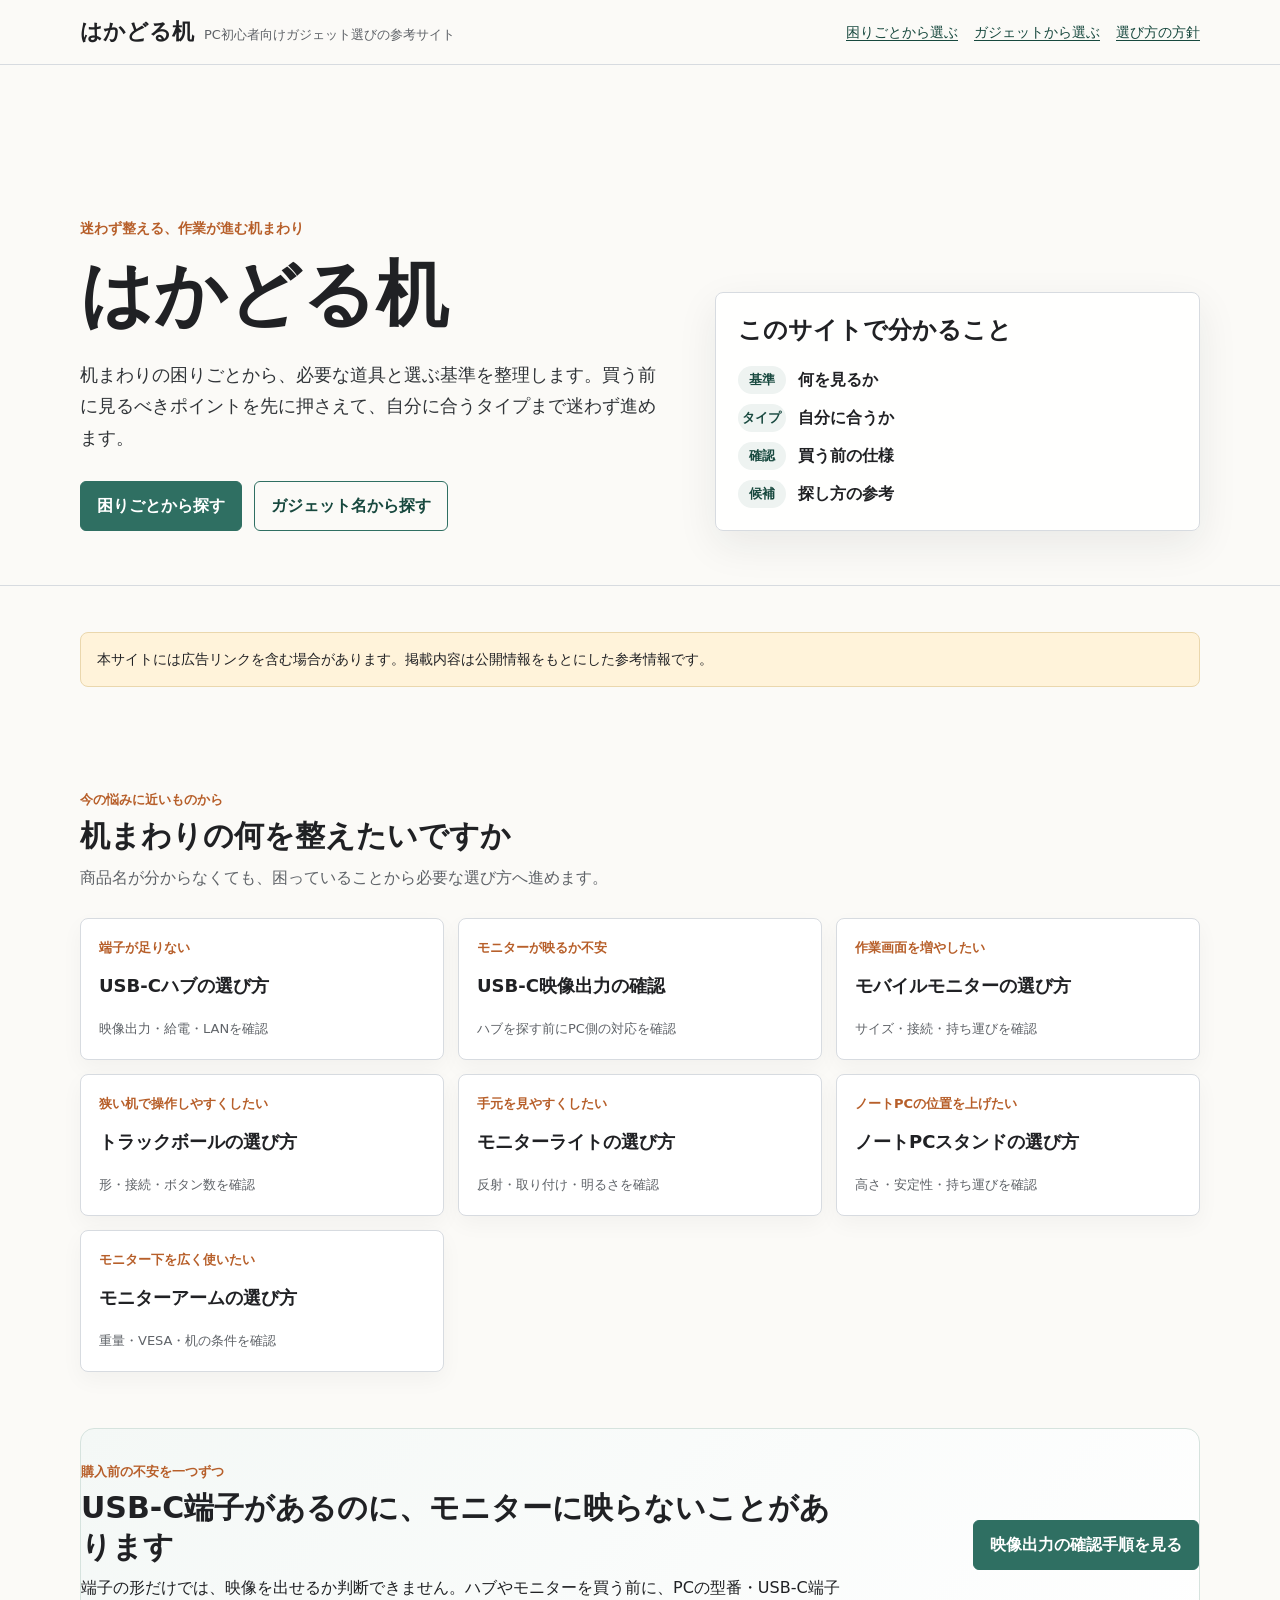
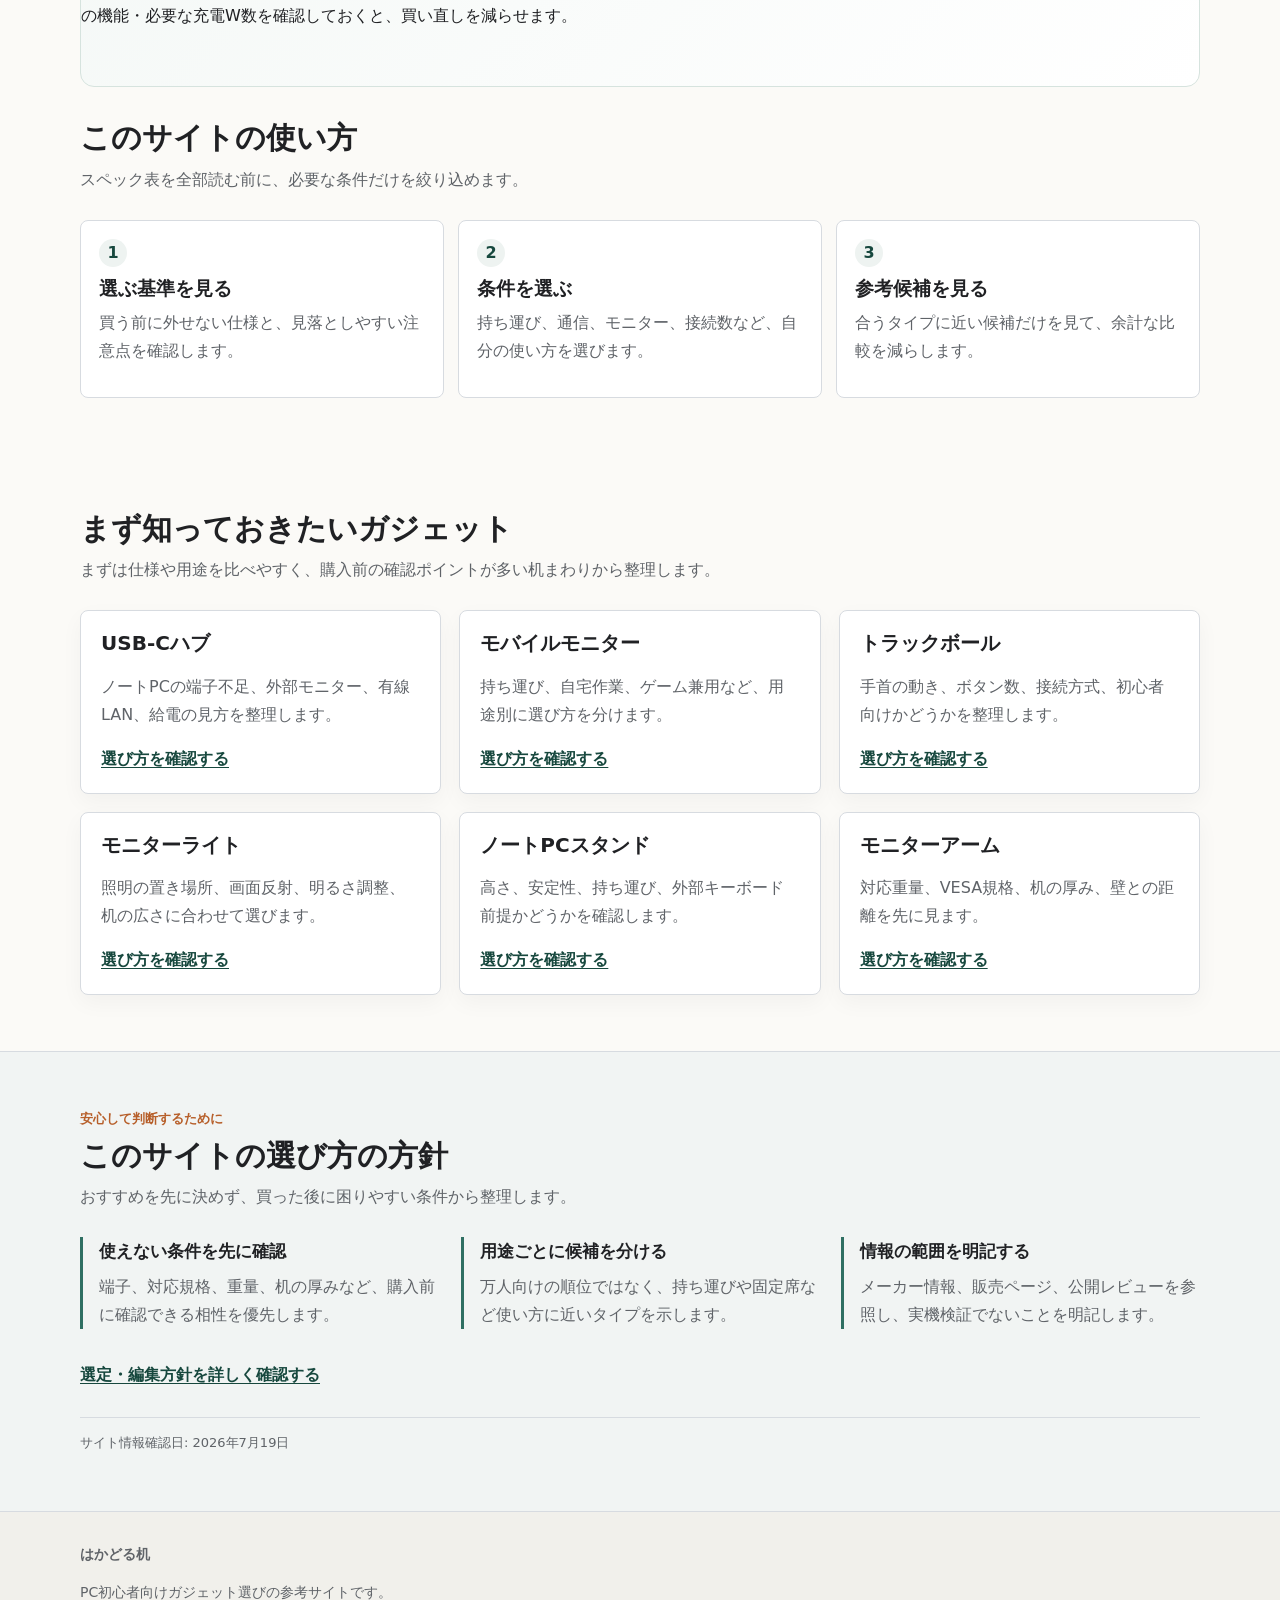
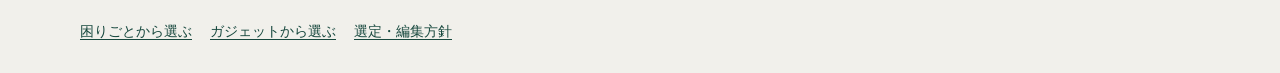
==== commit d1113b42: "Add files via upload" ====
--- a/index.html
+++ b/index.html
@@ -84,6 +84,11 @@
           <strong>USB-Cハブの選び方</strong>
           <small>映像出力・給電・LANを確認</small>
         </a>
+        <a class="need-link need-link-featured" href="usb-c-display-output.html">
+          <span>モニターが映るか不安</span>
+          <strong>USB-C映像出力の確認</strong>
+          <small>ハブを探す前にPC側の対応を確認</small>
+        </a>
         <a class="need-link" href="mobile-monitor.html">
           <span>作業画面を増やしたい</span>
           <strong>モバイルモニターの選び方</strong>
@@ -110,6 +115,15 @@
           <small>重量・VESA・机の条件を確認</small>
         </a>
       </div>
+    </section>
+
+    <section class="section compact start-here" aria-labelledby="start-here-title">
+      <div class="start-here-copy">
+        <p class="section-kicker">購入前の不安を一つずつ</p>
+        <h2 id="start-here-title">USB-C端子があるのに、モニターに映らないことがあります</h2>
+        <p>端子の形だけでは、映像を出せるか判断できません。ハブやモニターを買う前に、PCの型番・USB-C端子の機能・必要な充電W数を確認しておくと、買い直しを減らせます。</p>
+      </div>
+      <a class="button" href="usb-c-display-output.html">映像出力の確認手順を見る</a>
     </section>
 
     <section class="section compact" id="guide">
@@ -197,7 +211,7 @@
           </article>
         </div>
         <p><a class="policy-detail-link" href="editorial-policy.html">選定・編集方針を詳しく確認する</a></p>
-        <p class="policy-date">サイト情報確認日: 2026年7月15日</p>
+        <p class="policy-date">サイト情報確認日: 2026年7月19日</p>
       </div>
     </section>
 
--- a/styles.css
+++ b/styles.css
@@ -139,6 +139,47 @@
   color: #303438;
 }
 
+.start-here,
+.preflight-card {
+  border: 1px solid #d6e3de;
+  border-radius: 14px;
+  background: linear-gradient(135deg, #f4f8f6, #ffffff);
+}
+
+.start-here {
+  display: flex;
+  align-items: center;
+  justify-content: space-between;
+  gap: 28px;
+  padding: 30px;
+}
+
+.start-here-copy {
+  max-width: 760px;
+}
+
+.start-here h2,
+.preflight-card h2 {
+  margin: 0 0 8px;
+  font-size: clamp(22px, 3vw, 30px);
+}
+
+.start-here p,
+.preflight-card p {
+  margin: 0;
+}
+
+.preflight-card {
+  margin: 28px 0 0;
+  padding: 24px;
+}
+
+.text-link {
+  display: inline-block;
+  margin-top: 14px;
+  font-weight: 700;
+}
+
 .quick-scan {
   display: grid;
   grid-template-columns: repeat(3, minmax(0, 1fr));
@@ -1146,6 +1187,12 @@
     width: 100%;
   }
 
+  .start-here {
+    align-items: stretch;
+    flex-direction: column;
+    padding: 24px;
+  }
+
   .affiliate-product {
     grid-template-columns: 92px minmax(0, 1fr);
   }
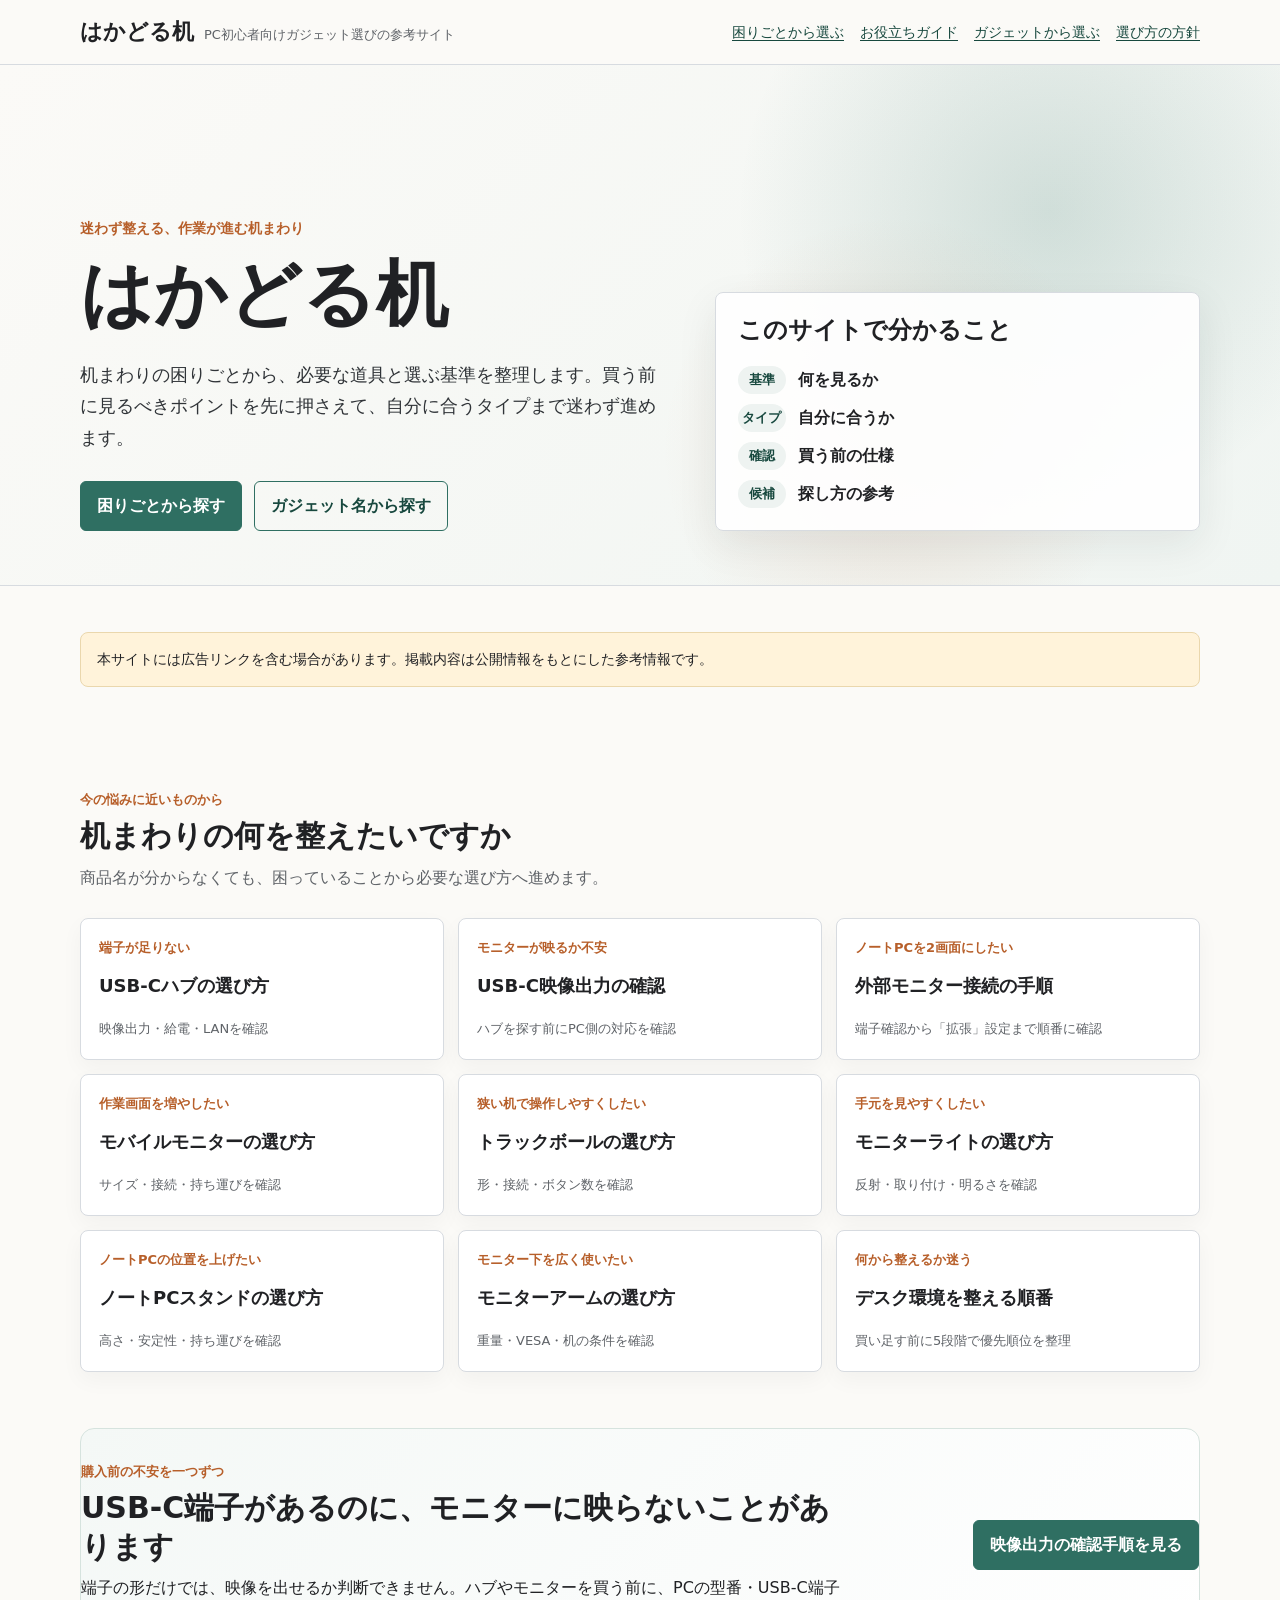
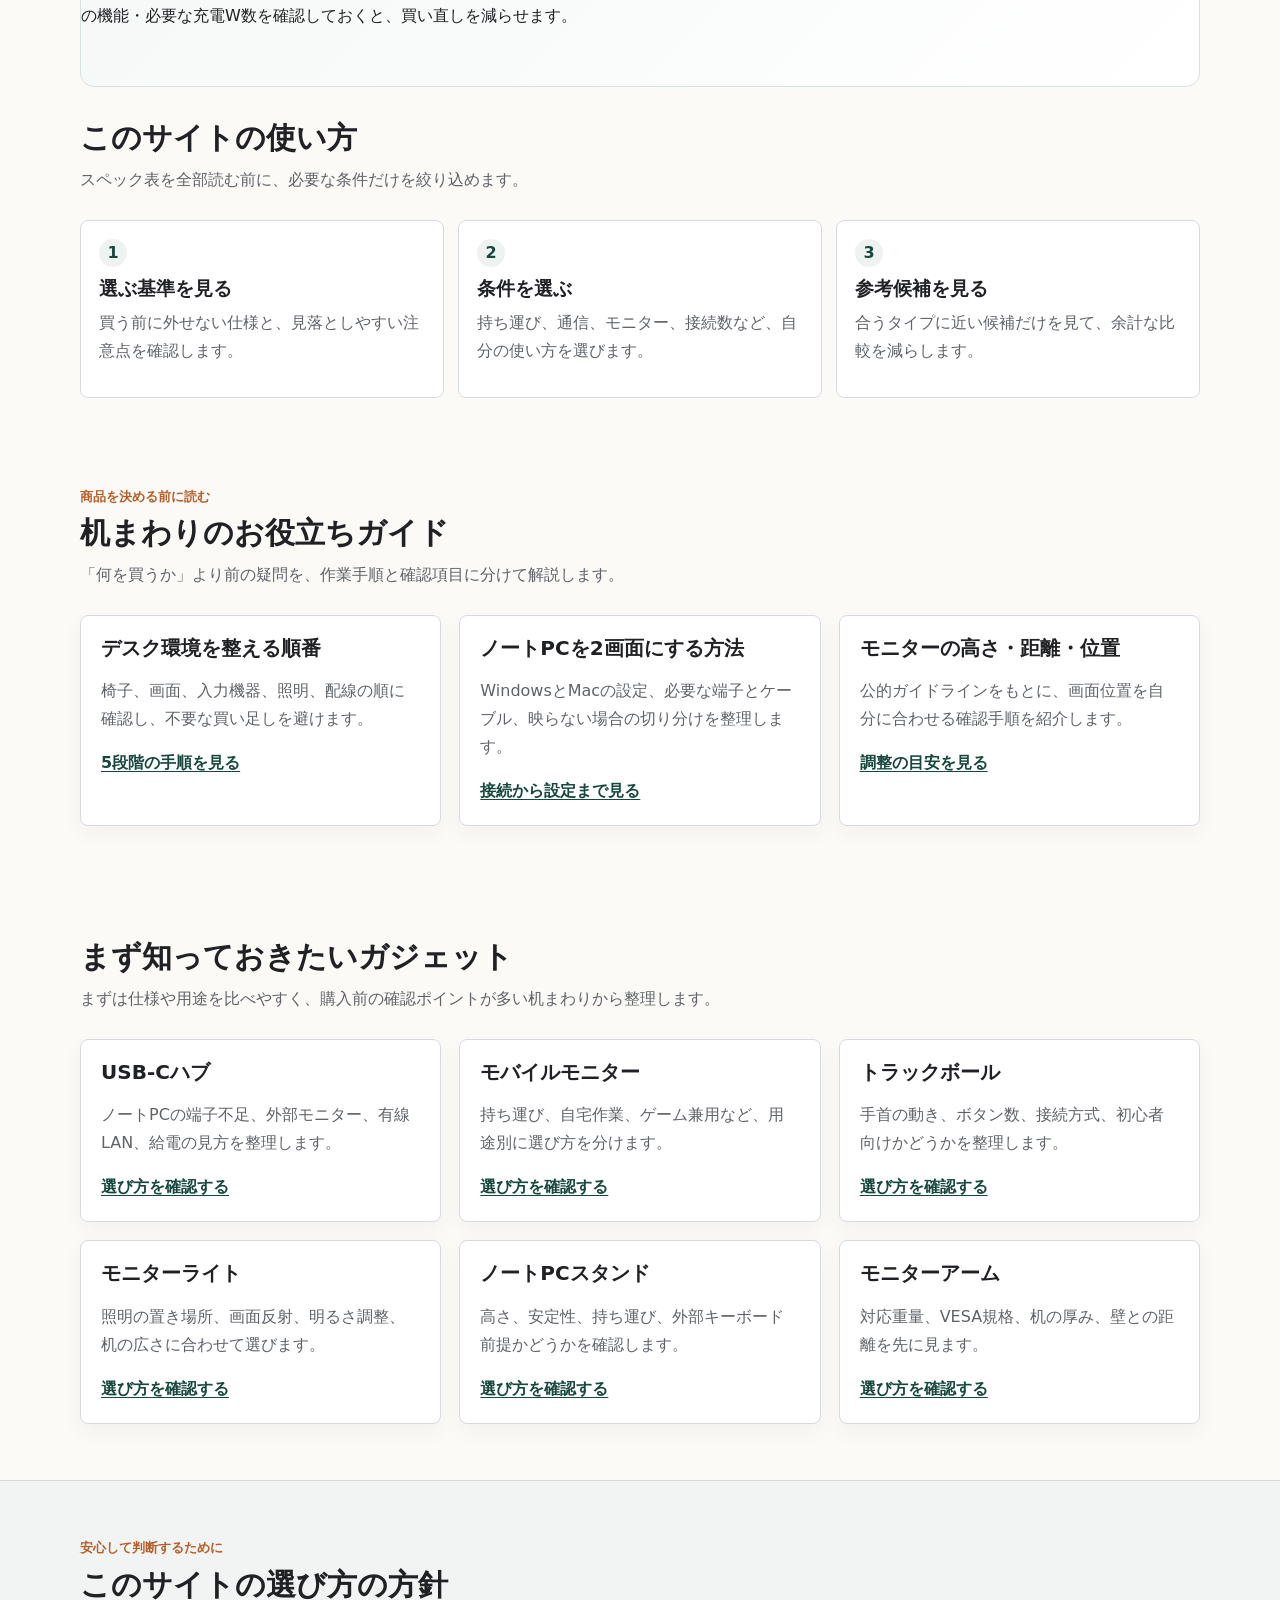
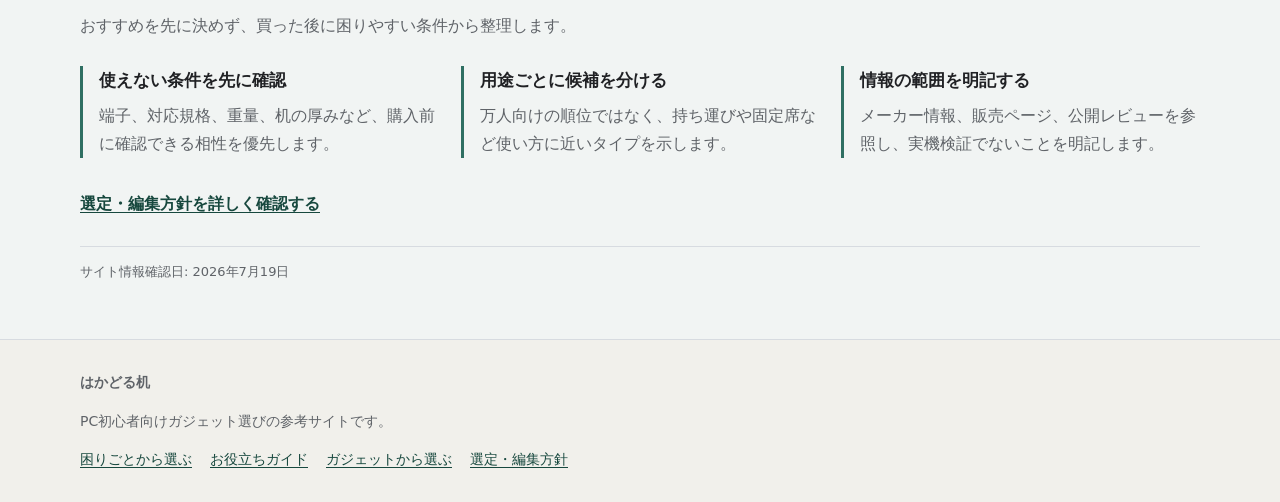
==== commit 5069d7cf: "Add files via upload" ====
--- a/index.html
+++ b/index.html
@@ -23,9 +23,10 @@
     "inLanguage": "ja"
   }
   </script>
-  <link rel="stylesheet" href="styles.css">
+  <link rel="stylesheet" href="styles.css?v=20260719-2">
 </head>
 <body>
+  <a class="skip-link" href="#main-content">本文へ移動</a>
   <header class="site-header">
     <div class="header-inner">
       <a class="brand" href="index.html">
@@ -34,13 +35,14 @@
       </a>
       <nav class="nav" aria-label="主要ナビゲーション">
         <a href="#needs">困りごとから選ぶ</a>
+        <a href="#how-to-guides">お役立ちガイド</a>
         <a href="#categories">ガジェットから選ぶ</a>
         <a href="#policy">選び方の方針</a>
       </nav>
     </div>
   </header>
 
-  <main>
+  <main id="main-content">
     <section class="hero">
       <div class="hero-inner">
         <div>
@@ -89,6 +91,11 @@
           <strong>USB-C映像出力の確認</strong>
           <small>ハブを探す前にPC側の対応を確認</small>
         </a>
+        <a class="need-link" href="laptop-dual-monitor.html">
+          <span>ノートPCを2画面にしたい</span>
+          <strong>外部モニター接続の手順</strong>
+          <small>端子確認から「拡張」設定まで順番に確認</small>
+        </a>
         <a class="need-link" href="mobile-monitor.html">
           <span>作業画面を増やしたい</span>
           <strong>モバイルモニターの選び方</strong>
@@ -113,6 +120,11 @@
           <span>モニター下を広く使いたい</span>
           <strong>モニターアームの選び方</strong>
           <small>重量・VESA・机の条件を確認</small>
+        </a>
+        <a class="need-link" href="desk-setup-order.html">
+          <span>何から整えるか迷う</span>
+          <strong>デスク環境を整える順番</strong>
+          <small>買い足す前に5段階で優先順位を整理</small>
         </a>
       </div>
     </section>
@@ -146,6 +158,31 @@
           <span class="label">3</span>
           <h3>参考候補を見る</h3>
           <p>合うタイプに近い候補だけを見て、余計な比較を減らします。</p>
+        </article>
+      </div>
+    </section>
+
+    <section class="section compact" id="how-to-guides">
+      <div class="section-title">
+        <p class="section-kicker">商品を決める前に読む</p>
+        <h2>机まわりのお役立ちガイド</h2>
+        <p>「何を買うか」より前の疑問を、作業手順と確認項目に分けて解説します。</p>
+      </div>
+      <div class="grid">
+        <article class="card">
+          <h3>デスク環境を整える順番</h3>
+          <p>椅子、画面、入力機器、照明、配線の順に確認し、不要な買い足しを避けます。</p>
+          <a href="desk-setup-order.html">5段階の手順を見る</a>
+        </article>
+        <article class="card">
+          <h3>ノートPCを2画面にする方法</h3>
+          <p>WindowsとMacの設定、必要な端子とケーブル、映らない場合の切り分けを整理します。</p>
+          <a href="laptop-dual-monitor.html">接続から設定まで見る</a>
+        </article>
+        <article class="card">
+          <h3>モニターの高さ・距離・位置</h3>
+          <p>公的ガイドラインをもとに、画面位置を自分に合わせる確認手順を紹介します。</p>
+          <a href="monitor-position-guide.html">調整の目安を見る</a>
         </article>
       </div>
     </section>
@@ -223,6 +260,7 @@
       <p>PC初心者向けガジェット選びの参考サイトです。</p>
       <div class="footer-links">
         <a href="#needs">困りごとから選ぶ</a>
+        <a href="#how-to-guides">お役立ちガイド</a>
         <a href="#categories">ガジェットから選ぶ</a>
         <a href="editorial-policy.html">選定・編集方針</a>
       </div>
--- a/styles.css
+++ b/styles.css
@@ -25,6 +25,36 @@
   line-height: 1.75;
 }
 
+p,
+li,
+dd,
+h1,
+h2,
+h3 {
+  overflow-wrap: anywhere;
+}
+
+section[id] {
+  scroll-margin-top: 96px;
+}
+
+.skip-link {
+  position: fixed;
+  top: 8px;
+  left: 8px;
+  z-index: 100;
+  padding: 10px 14px;
+  border-radius: 6px;
+  background: var(--accent-strong);
+  color: #fff;
+  font-weight: 700;
+  transform: translateY(-160%);
+}
+
+.skip-link:focus {
+  transform: translateY(0);
+}
+
 a {
   color: var(--accent-strong);
   text-decoration-thickness: 0.08em;
@@ -97,8 +127,9 @@
 .hero {
   border-bottom: 1px solid var(--line);
   background:
-    linear-gradient(90deg, rgba(251,250,247,0.96), rgba(251,250,247,0.72)),
-    url("https://images.unsplash.com/photo-1497366754035-f200968a6e72?auto=format&fit=crop&w=1800&q=80") center/cover;
+    radial-gradient(circle at 82% 28%, rgba(47, 111, 98, 0.18), transparent 28%),
+    radial-gradient(circle at 70% 74%, rgba(183, 95, 42, 0.12), transparent 24%),
+    linear-gradient(135deg, #fbfaf7 0%, #f0f5f2 100%);
 }
 
 .hero-inner {
@@ -137,6 +168,38 @@
   font-size: 18px;
   max-width: 690px;
   color: #303438;
+}
+
+.article-meta {
+  display: flex;
+  flex-wrap: wrap;
+  gap: 6px 18px;
+  margin: 14px 0 22px;
+  color: var(--muted);
+  font-size: 13px;
+}
+
+.article-meta a {
+  color: inherit;
+}
+
+.key-answer {
+  max-width: 820px;
+  margin: 24px 0;
+  padding: 18px 20px;
+  border-left: 4px solid var(--accent);
+  border-radius: 0 8px 8px 0;
+  background: var(--soft);
+}
+
+.key-answer strong {
+  display: block;
+  margin-bottom: 6px;
+  font-size: 18px;
+}
+
+.key-answer p:last-child {
+  margin-bottom: 0;
 }
 
 .start-here,
@@ -489,6 +552,21 @@
 
 .policy-updated {
   color: var(--ink) !important;
+}
+
+.source-list {
+  display: grid;
+  gap: 10px;
+  padding-left: 1.2em;
+}
+
+.source-list li {
+  padding-left: 4px;
+}
+
+.source-list small {
+  display: block;
+  color: var(--muted);
 }
 
 .not-found {
@@ -1173,10 +1251,10 @@
   }
 
   .nav {
-    flex-wrap: nowrap;
-    overflow-x: auto;
-    padding-bottom: 4px;
-    scrollbar-width: thin;
+    flex-wrap: wrap;
+    overflow-x: visible;
+    gap: 6px 14px;
+    padding-bottom: 8px;
   }
 
   .toc {
